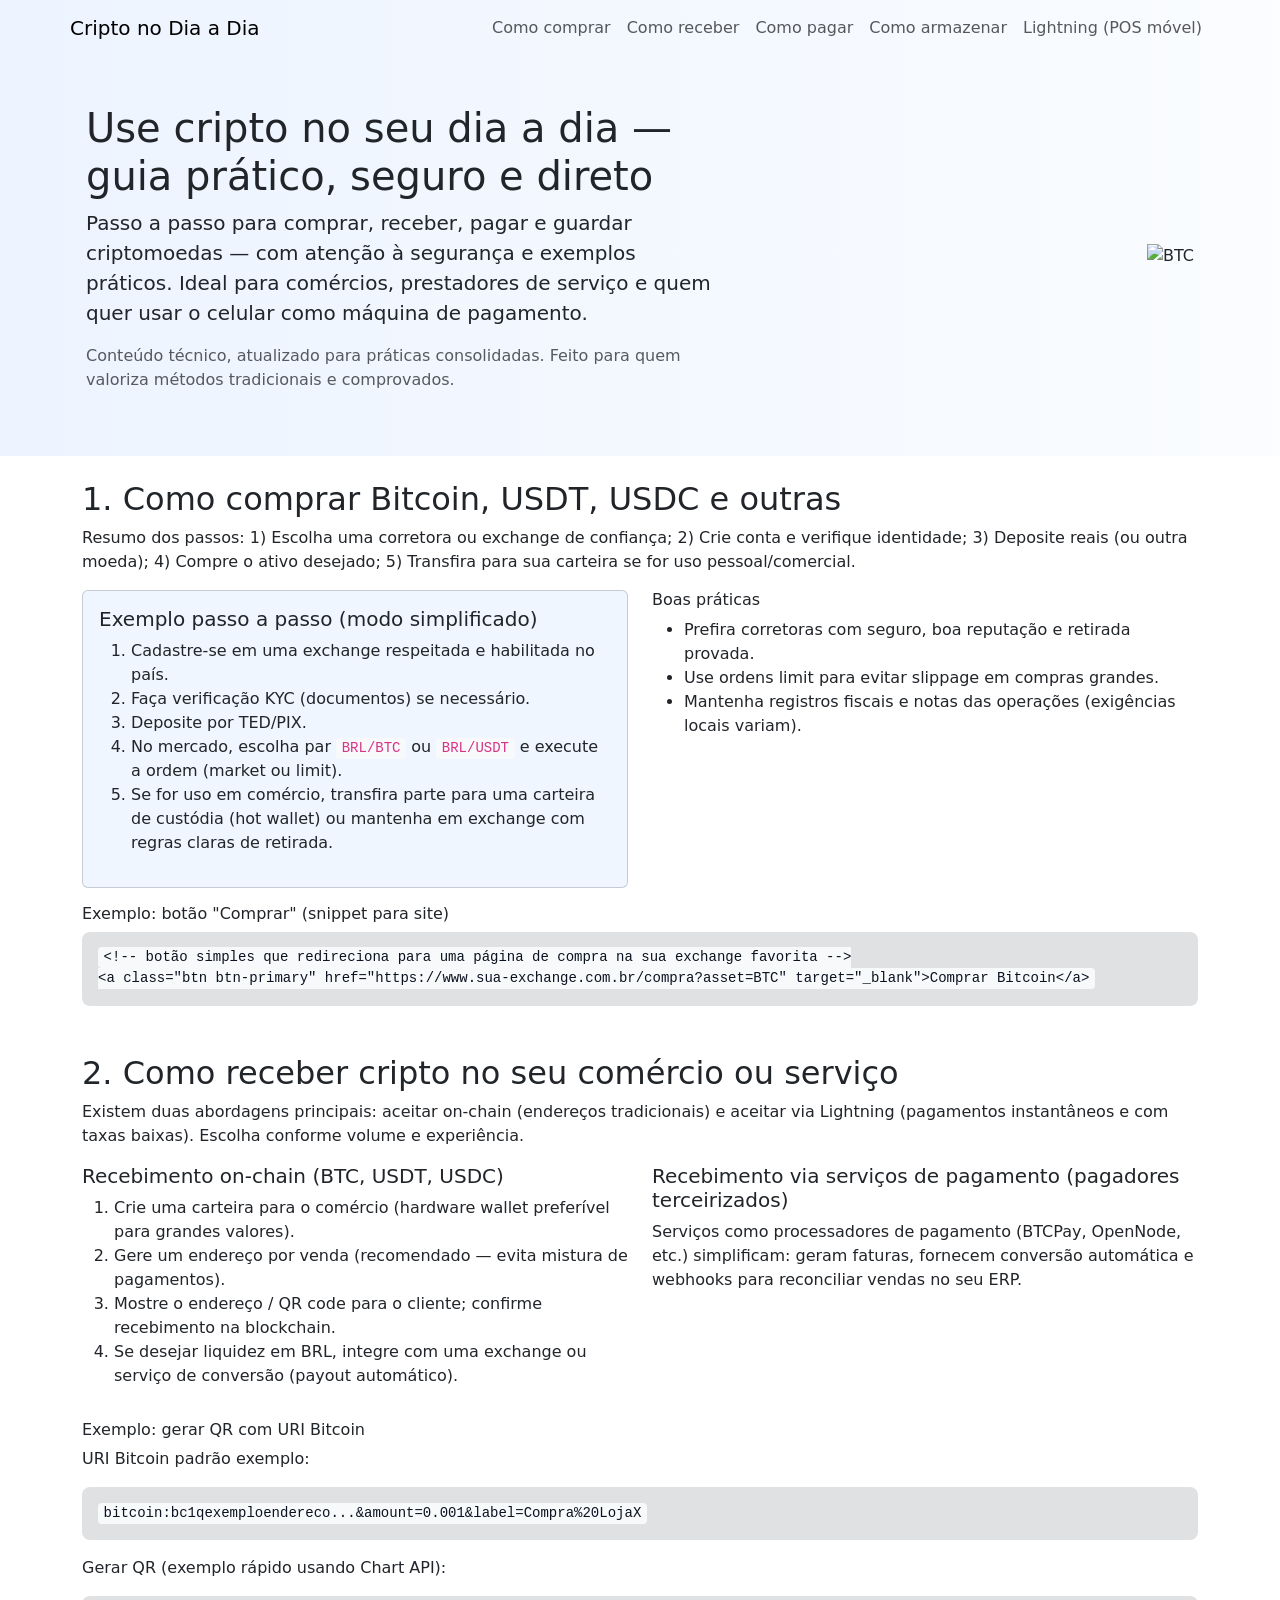
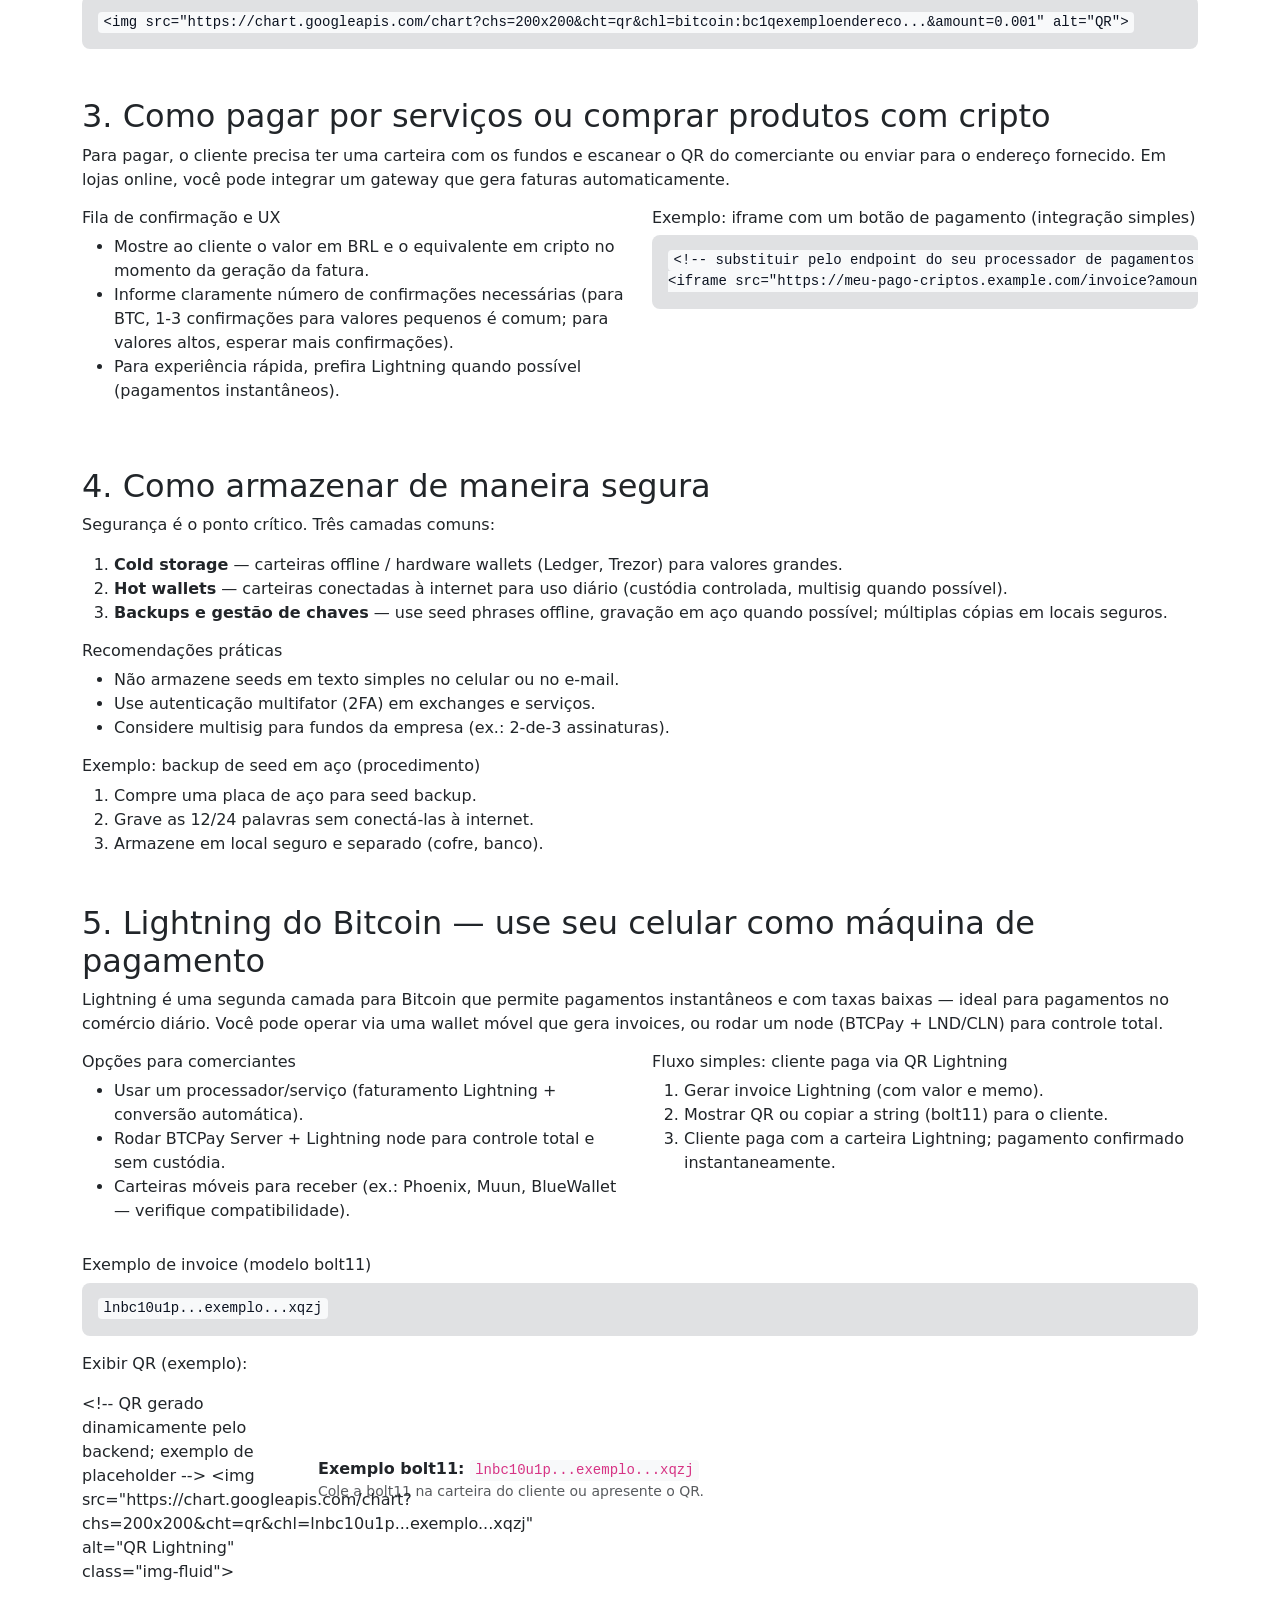
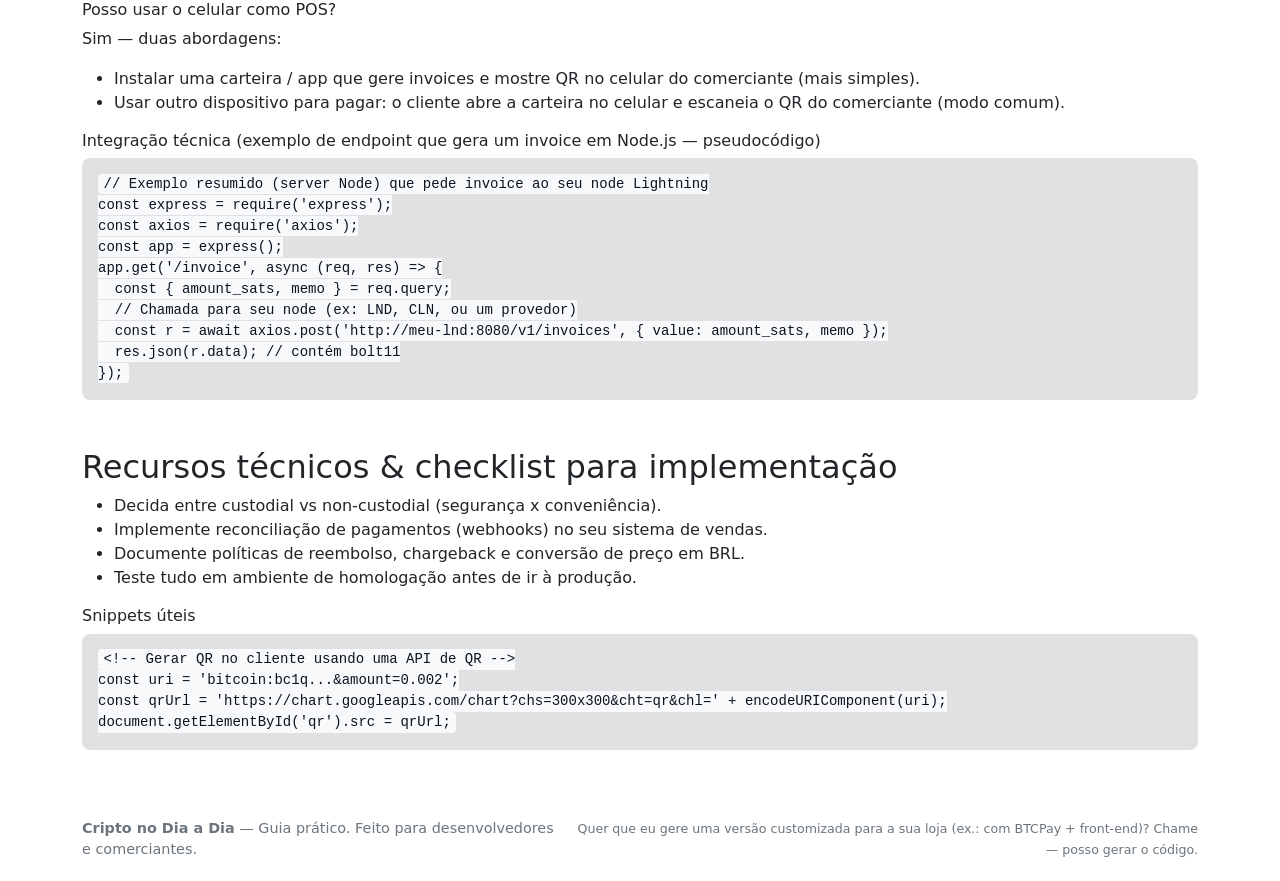
==== index.html @ daa28af1 "carga inicial" ====
<!doctype html>
<html lang="pt-BR">
<head>
  <meta charset="utf-8" />
  <meta name="viewport" content="width=device-width, initial-scale=1" />
  <title>Cripto no Dia a Dia — Guia Prático</title>
  <!-- Bootstrap 5 CDN -->
  <link href="https://cdn.jsdelivr.net/npm/bootstrap@5.3.2/dist/css/bootstrap.min.css" rel="stylesheet">
  <style>
    :root{--accent:#0d6efd}
    body{font-family:Inter, system-ui, -apple-system, 'Segoe UI', Roboto, 'Helvetica Neue', Arial;}
    header{background:linear-gradient(90deg, rgba(13,110,253,0.08), rgba(13,110,253,0.02));}
    .hero{padding:3rem 1rem}
    .card-pre{background:#0d6efd0f}
    pre{background:#0f172020;padding:1rem;border-radius:.5rem;color:#0b1220;overflow:auto}
    code{background:#f8f9fa;padding:.15rem .35rem;border-radius:.25rem}
    .qr-box{max-width:220px}
    footer{font-size:.9rem;color:#6c757d;padding:1.25rem 0}
  </style>
</head>
<body>
  <header class="mb-4">
    <nav class="navbar navbar-expand-lg navbar-light container">
      <a class="navbar-brand" href="#">Cripto no Dia a Dia</a>
      <button class="navbar-toggler" type="button" data-bs-toggle="collapse" data-bs-target="#nav" aria-controls="nav" aria-expanded="false">
        <span class="navbar-toggler-icon"></span>
      </button>
      <div class="collapse navbar-collapse" id="nav">
        <ul class="navbar-nav ms-auto">
          <li class="nav-item"><a class="nav-link" href="#comprar">Como comprar</a></li>
          <li class="nav-item"><a class="nav-link" href="#receber">Como receber</a></li>
          <li class="nav-item"><a class="nav-link" href="#pagar">Como pagar</a></li>
          <li class="nav-item"><a class="nav-link" href="#armazenar">Como armazenar</a></li>
          <li class="nav-item"><a class="nav-link" href="#lightning">Lightning (POS móvel)</a></li>
        </ul>
      </div>
    </nav>

    <div class="container hero">
      <div class="row align-items-center">
        <div class="col-lg-7">
          <h1 class="display-6">Use cripto no seu dia a dia — guia prático, seguro e direto</h1>
          <p class="lead">Passo a passo para comprar, receber, pagar e guardar criptomoedas — com atenção à segurança e exemplos práticos. Ideal para comércios, prestadores de serviço e quem quer usar o celular como máquina de pagamento.</p>
          <p class="text-muted">Conteúdo técnico, atualizado para práticas consolidadas. Feito para quem valoriza métodos tradicionais e comprovados.</p>
        </div>
        <div class="col-lg-5 text-end d-none d-lg-block">
          <img src="https://cdn.jsdelivr.net/gh/edent/SuperTinyIcons/images/svg/bitcoin.svg" alt="BTC" width="120">
        </div>
      </div>
    </div>
  </header>

  <main class="container mb-5">
    <!-- Como comprar -->
    <section id="comprar" class="mb-5">
      <h2>1. Como comprar Bitcoin, USDT, USDC e outras</h2>
      <p>Resumo dos passos: 1) Escolha uma corretora ou exchange de confiança; 2) Crie conta e verifique identidade; 3) Deposite reais (ou outra moeda); 4) Compre o ativo desejado; 5) Transfira para sua carteira se for uso pessoal/comercial.</p>

      <div class="row gy-3">
        <div class="col-md-6">
          <div class="card card-pre p-3">
            <h5>Exemplo passo a passo (modo simplificado)</h5>
            <ol>
              <li>Cadastre-se em uma exchange respeitada e habilitada no país.</li>
              <li>Faça verificação KYC (documentos) se necessário.</li>
              <li>Deposite por TED/PIX.</li>
              <li>No mercado, escolha par <code>BRL/BTC</code> ou <code>BRL/USDT</code> e execute a ordem (market ou limit).</li>
              <li>Se for uso em comércio, transfira parte para uma carteira de custódia (hot wallet) ou mantenha em exchange com regras claras de retirada.</li>
            </ol>
          </div>
        </div>

        <div class="col-md-6">
          <h6>Boas práticas</h6>
          <ul>
            <li>Prefira corretoras com seguro, boa reputação e retirada provada.</li>
            <li>Use ordens limit para evitar slippage em compras grandes.</li>
            <li>Mantenha registros fiscais e notas das operações (exigências locais variam).</li>
          </ul>
        </div>
      </div>

      <h6 class="mt-3">Exemplo: botão "Comprar" (snippet para site)</h6>
      <pre><code>&lt;!-- botão simples que redireciona para uma página de compra na sua exchange favorita --&gt;
&lt;a class="btn btn-primary" href="https://www.sua-exchange.com.br/compra?asset=BTC" target="_blank"&gt;Comprar Bitcoin&lt;/a&gt;</code></pre>
    </section>

    <!-- Como receber -->
    <section id="receber" class="mb-5">
      <h2>2. Como receber cripto no seu comércio ou serviço</h2>
      <p>Existem duas abordagens principais: aceitar on-chain (endereços tradicionais) e aceitar via Lightning (pagamentos instantâneos e com taxas baixas). Escolha conforme volume e experiência.</p>

      <div class="row">
        <div class="col-md-6">
          <h5>Recebimento on-chain (BTC, USDT, USDC)</h5>
          <ol>
            <li>Crie uma carteira para o comércio (hardware wallet preferível para grandes valores).</li>
            <li>Gere um endereço por venda (recomendado — evita mistura de pagamentos).</li>
            <li>Mostre o endereço / QR code para o cliente; confirme recebimento na blockchain.</li>
            <li>Se desejar liquidez em BRL, integre com uma exchange ou serviço de conversão (payout automático).</li>
          </ol>
        </div>
        <div class="col-md-6">
          <h5>Recebimento via serviços de pagamento (pagadores terceirizados)</h5>
          <p>Serviços como processadores de pagamento (BTCPay, OpenNode, etc.) simplificam: geram faturas, fornecem conversão automática e webhooks para reconciliar vendas no seu ERP.</p>
        </div>
      </div>

      <h6 class="mt-3">Exemplo: gerar QR com URI Bitcoin</h6>
      <p>URI Bitcoin padrão exemplo:</p>
      <pre><code>bitcoin:bc1qexemploendereco...&amount=0.001&label=Compra%20LojaX</code></pre>
      <p>Gerar QR (exemplo rápido usando Chart API):</p>
      <pre><code>&lt;img src="https://chart.googleapis.com/chart?chs=200x200&cht=qr&chl=bitcoin:bc1qexemploendereco...&amount=0.001" alt="QR"&gt;</code></pre>

    </section>

    <!-- Como pagar -->
    <section id="pagar" class="mb-5">
      <h2>3. Como pagar por serviços ou comprar produtos com cripto</h2>
      <p>Para pagar, o cliente precisa ter uma carteira com os fundos e escanear o QR do comerciante ou enviar para o endereço fornecido. Em lojas online, você pode integrar um gateway que gera faturas automaticamente.</p>

      <div class="row">
        <div class="col-md-6">
          <h6>Fila de confirmação e UX</h6>
          <ul>
            <li>Mostre ao cliente o valor em BRL e o equivalente em cripto no momento da geração da fatura.</li>
            <li>Informe claramente número de confirmações necessárias (para BTC, 1-3 confirmações para valores pequenos é comum; para valores altos, esperar mais confirmações).</li>
            <li>Para experiência rápida, prefira Lightning quando possível (pagamentos instantâneos).</li>
          </ul>
        </div>
        <div class="col-md-6">
          <h6>Exemplo: iframe com um botão de pagamento (integração simples)</h6>
          <pre><code>&lt;!-- substituir pelo endpoint do seu processador de pagamentos --&gt;
&lt;iframe src="https://meu-pago-criptos.example.com/invoice?amount_brl=50" width="100%" height="400"&gt;&lt;/iframe&gt;</code></pre>
        </div>
      </div>
    </section>

    <!-- Como armazenar -->
    <section id="armazenar" class="mb-5">
      <h2>4. Como armazenar de maneira segura</h2>
      <p>Segurança é o ponto crítico. Três camadas comuns:</p>
      <ol>
        <li><strong>Cold storage</strong> — carteiras offline / hardware wallets (Ledger, Trezor) para valores grandes.</li>
        <li><strong>Hot wallets</strong> — carteiras conectadas à internet para uso diário (custódia controlada, multisig quando possível).</li>
        <li><strong>Backups e gestão de chaves</strong> — use seed phrases offline, gravação em aço quando possível; múltiplas cópias em locais seguros.</li>
      </ol>

      <h6>Recomendações práticas</h6>
      <ul>
        <li>Não armazene seeds em texto simples no celular ou no e-mail.</li>
        <li>Use autenticação multifator (2FA) em exchanges e serviços.</li>
        <li>Considere multisig para fundos da empresa (ex.: 2-de-3 assinaturas).</li>
      </ul>

      <h6 class="mt-2">Exemplo: backup de seed em aço (procedimento)</h6>
      <ol>
        <li>Compre uma placa de aço para seed backup.</li>
        <li>Grave as 12/24 palavras sem conectá-las à internet.</li>
        <li>Armazene em local seguro e separado (cofre, banco).</li>
      </ol>
    </section>

    <!-- Lightning -->
    <section id="lightning" class="mb-5">
      <h2>5. Lightning do Bitcoin — use seu celular como máquina de pagamento</h2>
      <p>Lightning é uma segunda camada para Bitcoin que permite pagamentos instantâneos e com taxas baixas — ideal para pagamentos no comércio diário. Você pode operar via uma wallet móvel que gera invoices, ou rodar um node (BTCPay + LND/CLN) para controle total.</p>

      <div class="row">
        <div class="col-md-6">
          <h6>Opções para comerciantes</h6>
          <ul>
            <li>Usar um processador/serviço (faturamento Lightning + conversão automática).</li>
            <li>Rodar BTCPay Server + Lightning node para controle total e sem custódia.</li>
            <li>Carteiras móveis para receber (ex.: Phoenix, Muun, BlueWallet — verifique compatibilidade).</li>
          </ul>
        </div>
        <div class="col-md-6">
          <h6>Fluxo simples: cliente paga via QR Lightning</h6>
          <ol>
            <li>Gerar invoice Lightning (com valor e memo).</li>
            <li>Mostrar QR ou copiar a string (bolt11) para o cliente.</li>
            <li>Cliente paga com a carteira Lightning; pagamento confirmado instantaneamente.</li>
          </ol>
        </div>
      </div>

      <h6 class="mt-3">Exemplo de invoice (modelo bolt11)</h6>
      <pre><code>lnbc10u1p...exemplo...xqzj</code></pre>

      <p>Exibir QR (exemplo):</p>
      <div class="d-flex align-items-center">
        <div class="qr-box me-3">
          &lt;!-- QR gerado dinamicamente pelo backend; exemplo de placeholder --&gt;
          &lt;img src="https://chart.googleapis.com/chart?chs=200x200&cht=qr&chl=lnbc10u1p...exemplo...xqzj" alt="QR Lightning" class="img-fluid"&gt;
        </div>
        <div>
          <p class="mb-0"><strong>Exemplo bolt11:</strong> <code>lnbc10u1p...exemplo...xqzj</code></p>
          <p class="text-muted small">Cole a bolt11 na carteira do cliente ou apresente o QR.</p>
        </div>
      </div>

      <h6 class="mt-3">Posso usar o celular como POS?</h6>
      <p>Sim — duas abordagens:</p>
      <ul>
        <li>Instalar uma carteira / app que gere invoices e mostre QR no celular do comerciante (mais simples).</li>
        <li>Usar outro dispositivo para pagar: o cliente abre a carteira no celular e escaneia o QR do comerciante (modo comum).</li>
      </ul>

      <h6 class="mt-2">Integração técnica (exemplo de endpoint que gera um invoice em Node.js — pseudocódigo)</h6>
      <pre><code>// Exemplo resumido (server Node) que pede invoice ao seu node Lightning
const express = require('express');
const axios = require('axios');
const app = express();
app.get('/invoice', async (req, res) =&gt; {
  const { amount_sats, memo } = req.query;
  // Chamada para seu node (ex: LND, CLN, ou um provedor)
  const r = await axios.post('http://meu-lnd:8080/v1/invoices', { value: amount_sats, memo });
  res.json(r.data); // contém bolt11
});
</code></pre>

    </section>

    <!-- Recursos técnicos e checklist -->
    <section id="recursos" class="mb-5">
      <h2>Recursos técnicos & checklist para implementação</h2>
      <ul>
        <li>Decida entre custodial vs non-custodial (segurança x conveniência).</li>
        <li>Implemente reconciliação de pagamentos (webhooks) no seu sistema de vendas.</li>
        <li>Documente políticas de reembolso, chargeback e conversão de preço em BRL.</li>
        <li>Teste tudo em ambiente de homologação antes de ir à produção.</li>
      </ul>

      <h6 class="mt-3">Snippets úteis</h6>
      <pre><code>&lt;!-- Gerar QR no cliente usando uma API de QR --&gt;
const uri = 'bitcoin:bc1q...&amount=0.002';
const qrUrl = 'https://chart.googleapis.com/chart?chs=300x300&cht=qr&chl=' + encodeURIComponent(uri);
document.getElementById('qr').src = qrUrl;
</code></pre>

    </section>

  </main>

  <footer class="container">
    <div class="d-flex justify-content-between align-items-center">
      <div>
        <strong>Cripto no Dia a Dia</strong> — Guia prático. Feito para desenvolvedores e comerciantes.
      </div>
      <div class="text-end">
        <small>Quer que eu gere uma versão customizada para a sua loja (ex.: com BTCPay + front-end)? Chame — posso gerar o código.</small>
      </div>
    </div>
  </footer>

  <script src="https://cdn.jsdelivr.net/npm/bootstrap@5.3.2/dist/js/bootstrap.bundle.min.js"></script>
</body>
</html>
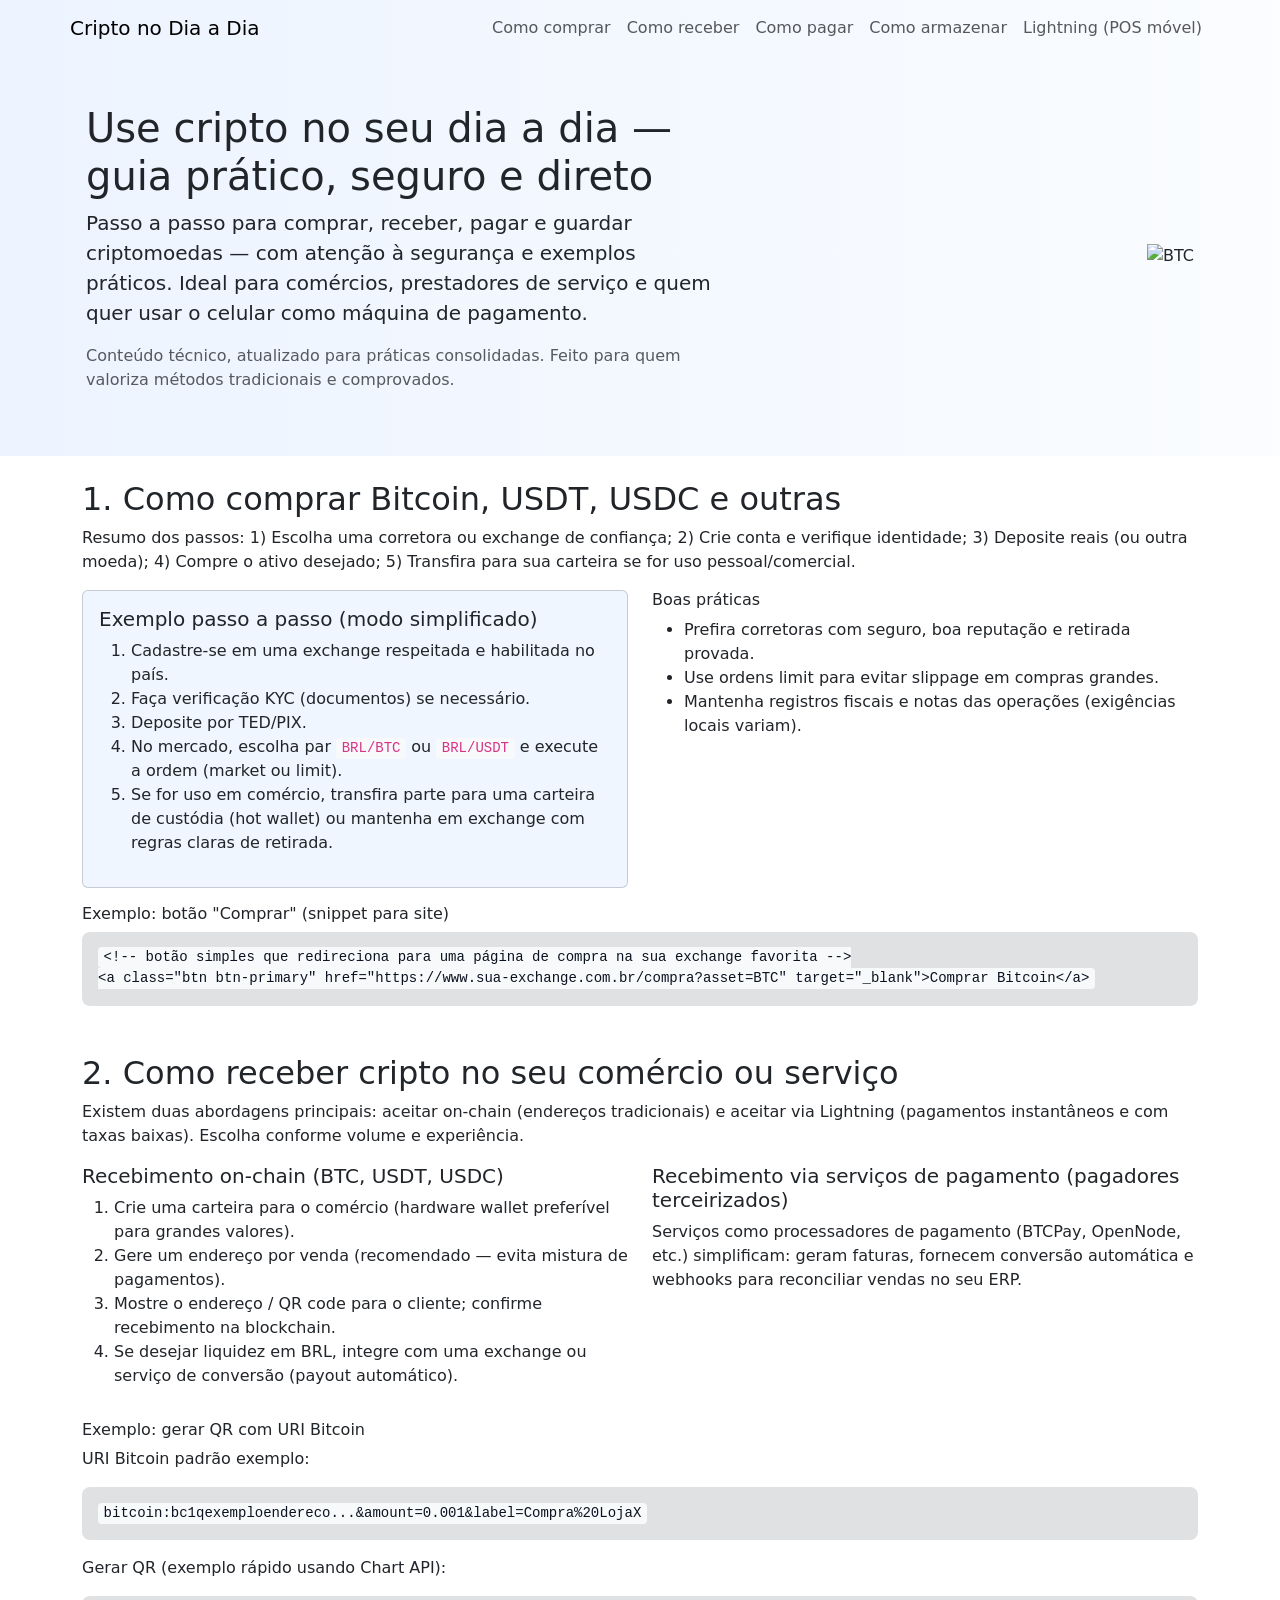
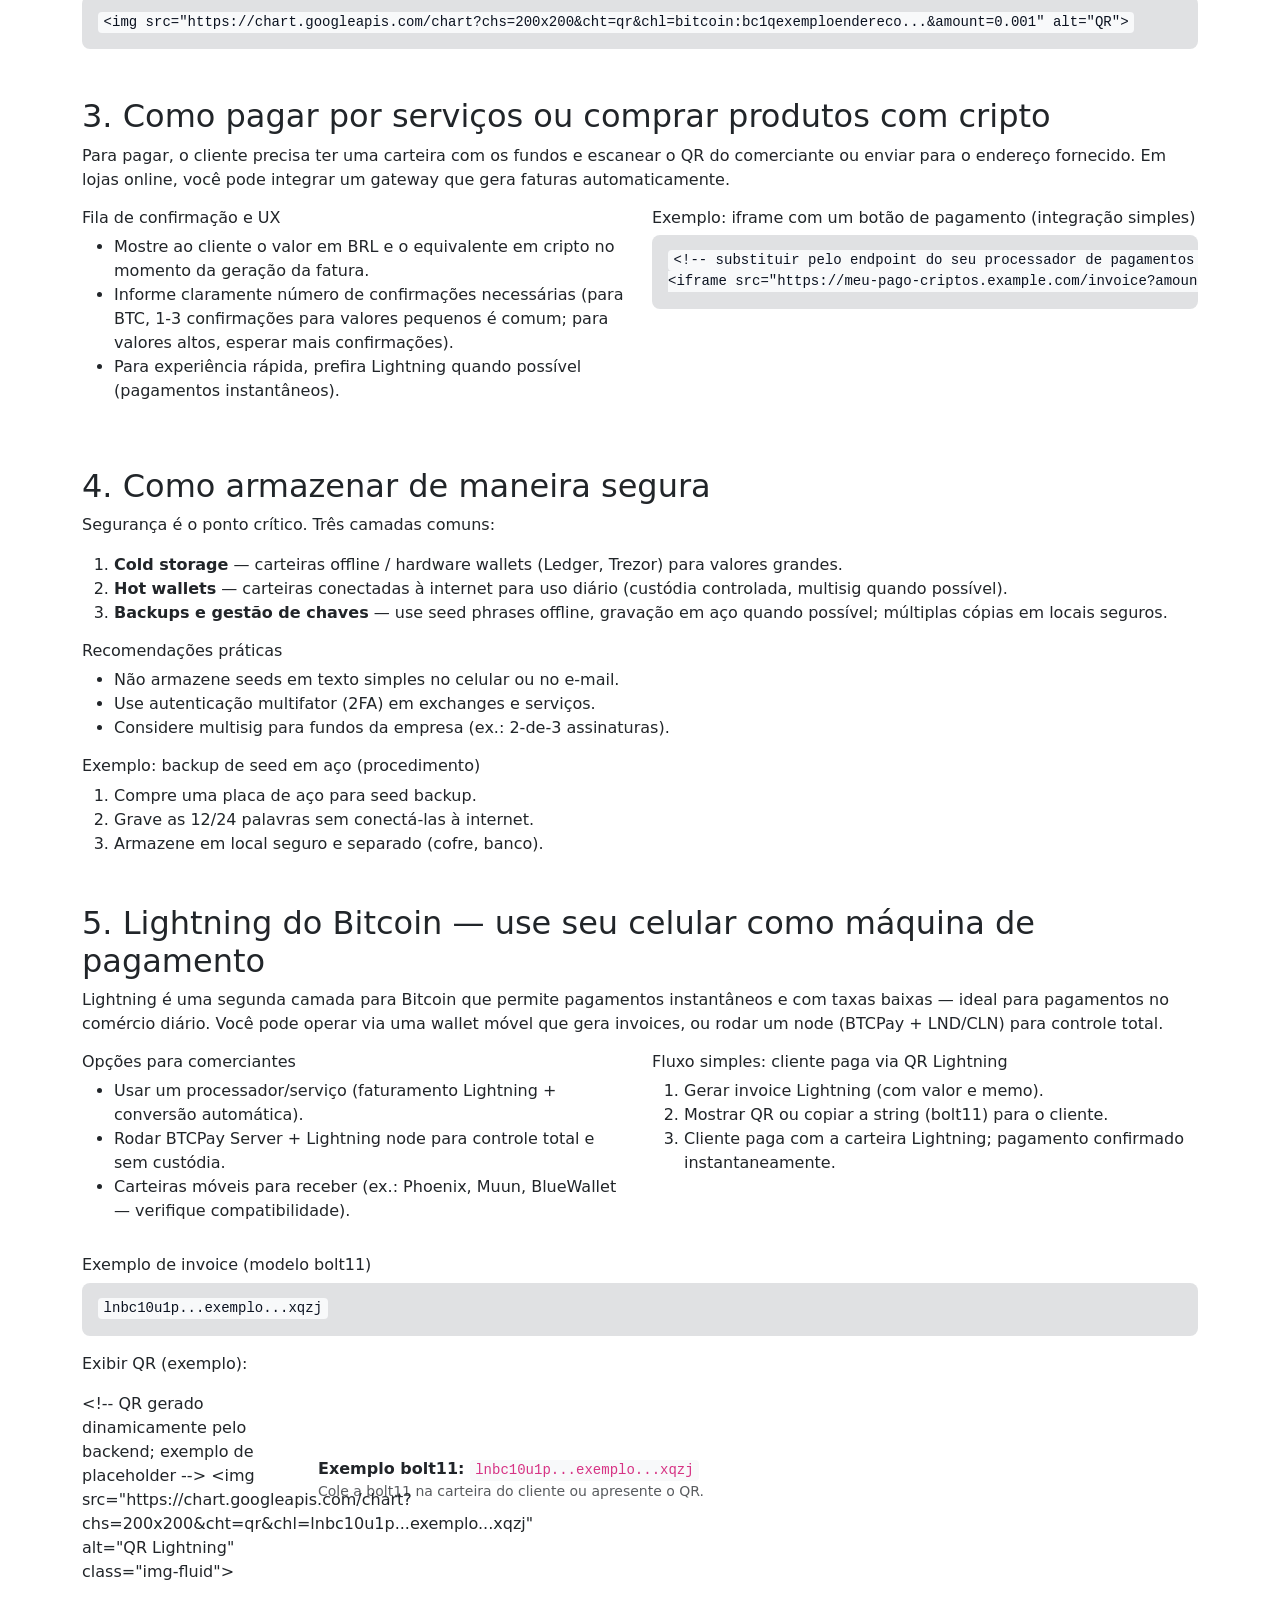
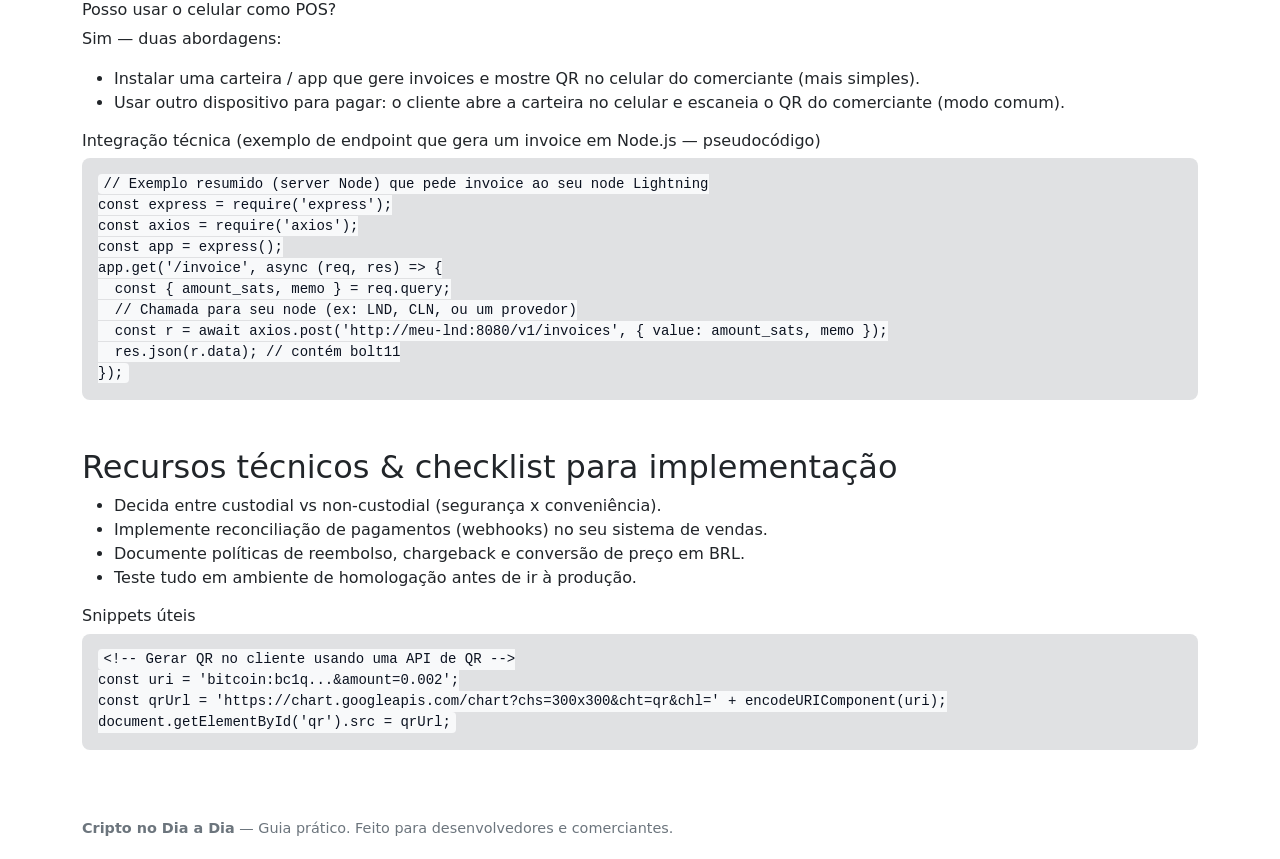
==== commit f79d7ee5: "texto retirado" ====
--- a/index.html
+++ b/index.html
@@ -248,9 +248,7 @@
       <div>
         <strong>Cripto no Dia a Dia</strong> — Guia prático. Feito para desenvolvedores e comerciantes.
       </div>
-      <div class="text-end">
-        <small>Quer que eu gere uma versão customizada para a sua loja (ex.: com BTCPay + front-end)? Chame — posso gerar o código.</small>
-      </div>
+      
     </div>
   </footer>
 
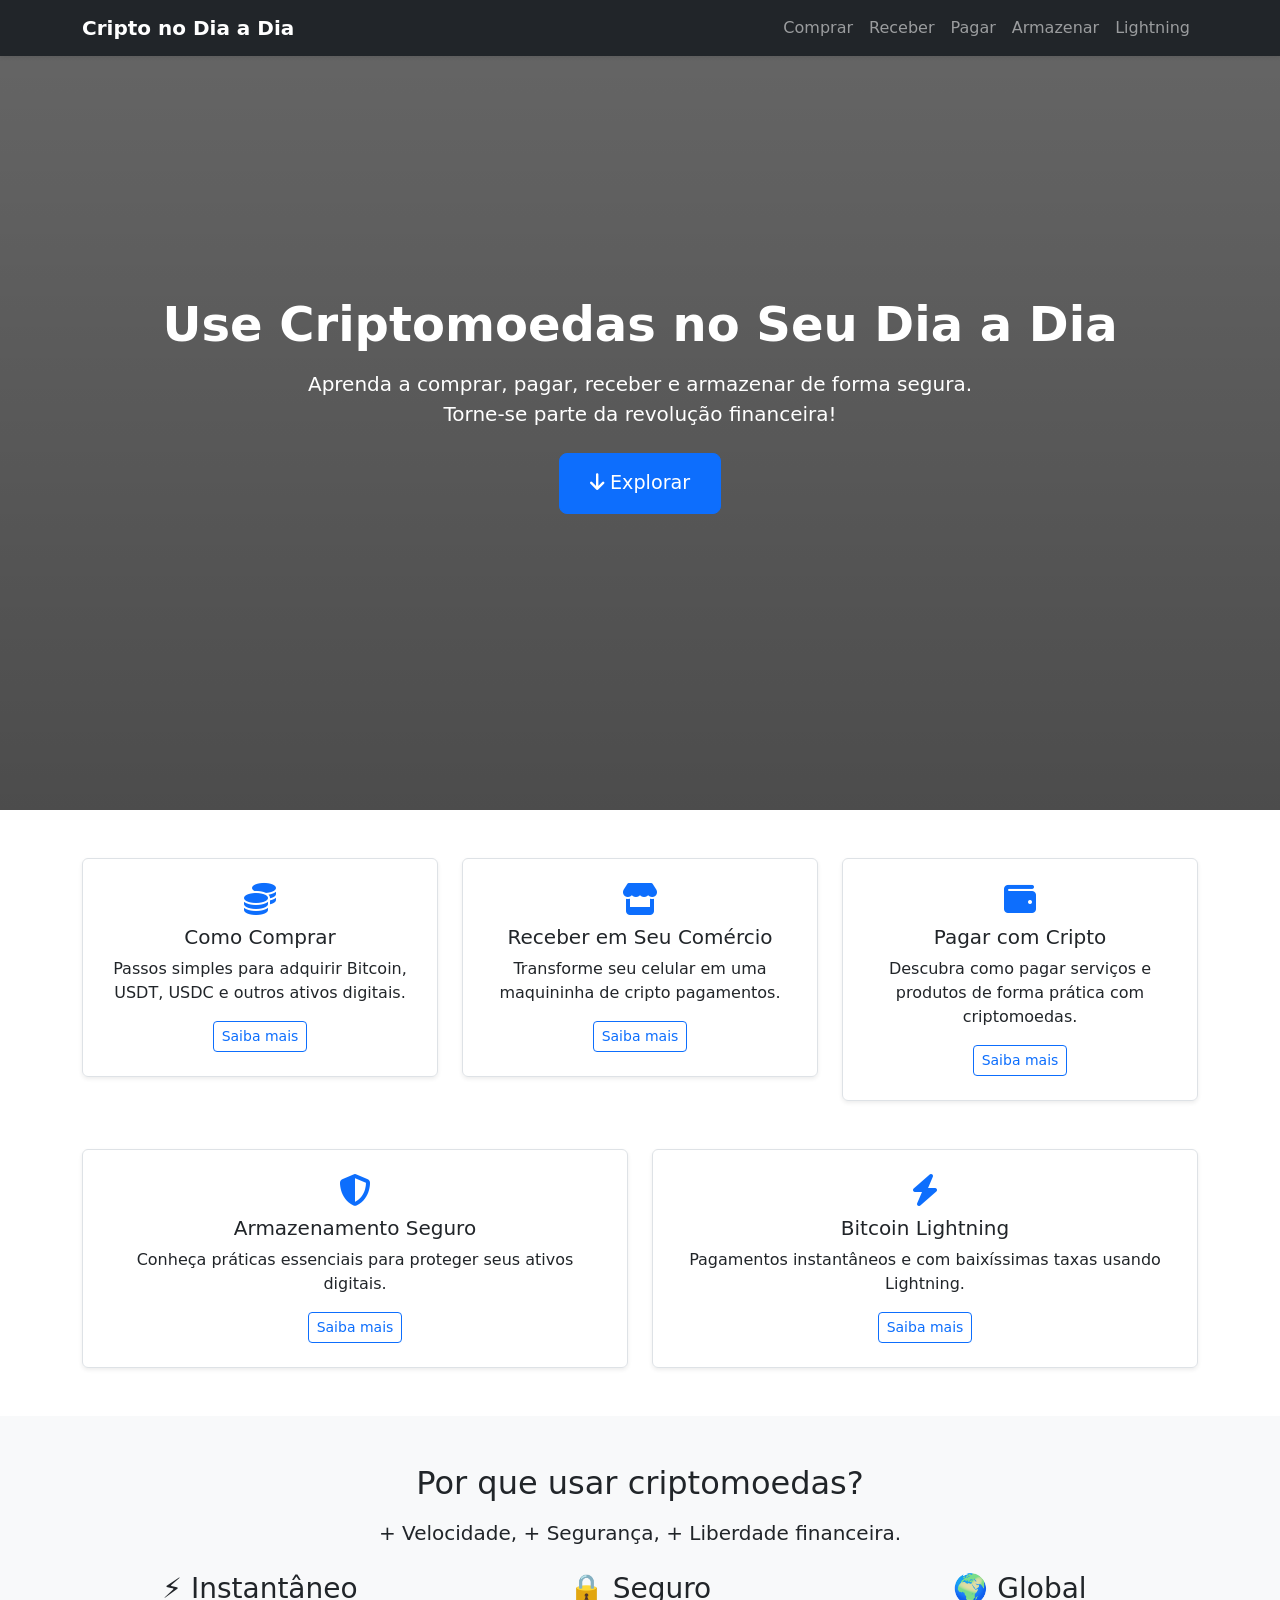
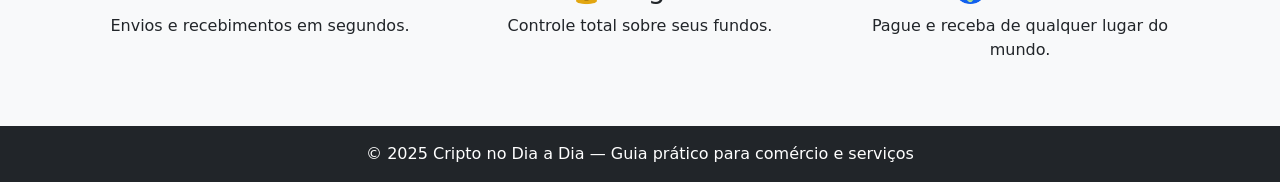
==== commit 0d75b69d: "páginas separadas" ====
--- a/index.html
+++ b/index.html
@@ -1,255 +1,136 @@
 <!doctype html>
 <html lang="pt-BR">
 <head>
-  <meta charset="utf-8" />
-  <meta name="viewport" content="width=device-width, initial-scale=1" />
+  <meta charset="utf-8">
+  <meta name="viewport" content="width=device-width, initial-scale=1">
   <title>Cripto no Dia a Dia — Guia Prático</title>
-  <!-- Bootstrap 5 CDN -->
   <link href="https://cdn.jsdelivr.net/npm/bootstrap@5.3.2/dist/css/bootstrap.min.css" rel="stylesheet">
+  <link href="https://cdnjs.cloudflare.com/ajax/libs/font-awesome/6.4.2/css/all.min.css" rel="stylesheet">
   <style>
-    :root{--accent:#0d6efd}
-    body{font-family:Inter, system-ui, -apple-system, 'Segoe UI', Roboto, 'Helvetica Neue', Arial;}
-    header{background:linear-gradient(90deg, rgba(13,110,253,0.08), rgba(13,110,253,0.02));}
-    .hero{padding:3rem 1rem}
-    .card-pre{background:#0d6efd0f}
-    pre{background:#0f172020;padding:1rem;border-radius:.5rem;color:#0b1220;overflow:auto}
-    code{background:#f8f9fa;padding:.15rem .35rem;border-radius:.25rem}
-    .qr-box{max-width:220px}
-    footer{font-size:.9rem;color:#6c757d;padding:1.25rem 0}
+    /* Hero custom */
+    header.hero {
+      background: linear-gradient(rgba(0,0,0,0.6), rgba(0,0,0,0.7)),
+                  url('img/crypto-bg.jpg') center/cover no-repeat;
+      color: #fff;
+      min-height: 90vh;
+      display: flex;
+      align-items: center;
+      text-align: center;
+    }
+    .hero h1 {
+      font-size: 3rem;
+      font-weight: bold;
+    }
+    .hero .btn-lg {
+      padding: 15px 30px;
+      font-size: 1.2rem;
+    }
+    .feature-icon {
+      font-size: 2rem;
+      color: #0d6efd;
+      margin-bottom: 10px;
+    }
+    /* animação suave */
+    html {
+      scroll-behavior: smooth;
+    }
   </style>
 </head>
 <body>
-  <header class="mb-4">
-    <nav class="navbar navbar-expand-lg navbar-light container">
-      <a class="navbar-brand" href="#">Cripto no Dia a Dia</a>
-      <button class="navbar-toggler" type="button" data-bs-toggle="collapse" data-bs-target="#nav" aria-controls="nav" aria-expanded="false">
+  <!-- Navbar -->
+  <nav class="navbar navbar-expand-lg navbar-dark bg-dark fixed-top shadow-sm">
+    <div class="container">
+      <a class="navbar-brand fw-bold" href="index.html">Cripto no Dia a Dia</a>
+      <button class="navbar-toggler" data-bs-toggle="collapse" data-bs-target="#nav">
         <span class="navbar-toggler-icon"></span>
       </button>
       <div class="collapse navbar-collapse" id="nav">
         <ul class="navbar-nav ms-auto">
-          <li class="nav-item"><a class="nav-link" href="#comprar">Como comprar</a></li>
-          <li class="nav-item"><a class="nav-link" href="#receber">Como receber</a></li>
-          <li class="nav-item"><a class="nav-link" href="#pagar">Como pagar</a></li>
-          <li class="nav-item"><a class="nav-link" href="#armazenar">Como armazenar</a></li>
-          <li class="nav-item"><a class="nav-link" href="#lightning">Lightning (POS móvel)</a></li>
+          <li class="nav-item"><a class="nav-link" href="comprar.html">Comprar</a></li>
+          <li class="nav-item"><a class="nav-link" href="receber.html">Receber</a></li>
+          <li class="nav-item"><a class="nav-link" href="pagar.html">Pagar</a></li>
+          <li class="nav-item"><a class="nav-link" href="armazenar.html">Armazenar</a></li>
+          <li class="nav-item"><a class="nav-link" href="lightning.html">Lightning</a></li>
         </ul>
       </div>
-    </nav>
+    </div>
+  </nav>
 
-    <div class="container hero">
-      <div class="row align-items-center">
-        <div class="col-lg-7">
-          <h1 class="display-6">Use cripto no seu dia a dia — guia prático, seguro e direto</h1>
-          <p class="lead">Passo a passo para comprar, receber, pagar e guardar criptomoedas — com atenção à segurança e exemplos práticos. Ideal para comércios, prestadores de serviço e quem quer usar o celular como máquina de pagamento.</p>
-          <p class="text-muted">Conteúdo técnico, atualizado para práticas consolidadas. Feito para quem valoriza métodos tradicionais e comprovados.</p>
+  <!-- Hero -->
+  <header class="hero">
+    <div class="container">
+      <h1 class="mb-3">Use Criptomoedas no Seu Dia a Dia</h1>
+      <p class="lead mb-4">Aprenda a comprar, pagar, receber e armazenar de forma segura.<br>
+         Torne-se parte da revolução financeira!</p>
+      <a href="#features" class="btn btn-primary btn-lg"><i class="fa-solid fa-arrow-down"></i> Explorar</a>
+    </div>
+  </header>
+
+  <!-- Features / Cards -->
+  <section id="features" class="container my-5">
+    <div class="row text-center g-4">
+      <div class="col-md-4">
+        <div class="p-4 border rounded shadow-sm">
+          <i class="fa-solid fa-coins feature-icon"></i>
+          <h5>Como Comprar</h5>
+          <p>Passos simples para adquirir Bitcoin, USDT, USDC e outros ativos digitais.</p>
+          <a href="comprar.html" class="btn btn-outline-primary btn-sm">Saiba mais</a>
         </div>
-        <div class="col-lg-5 text-end d-none d-lg-block">
-          <img src="https://cdn.jsdelivr.net/gh/edent/SuperTinyIcons/images/svg/bitcoin.svg" alt="BTC" width="120">
+      </div>
+      <div class="col-md-4">
+        <div class="p-4 border rounded shadow-sm">
+          <i class="fa-solid fa-store feature-icon"></i>
+          <h5>Receber em Seu Comércio</h5>
+          <p>Transforme seu celular em uma maquininha de cripto pagamentos.</p>
+          <a href="receber.html" class="btn btn-outline-primary btn-sm">Saiba mais</a>
+        </div>
+      </div>
+      <div class="col-md-4">
+        <div class="p-4 border rounded shadow-sm">
+          <i class="fa-solid fa-wallet feature-icon"></i>
+          <h5>Pagar com Cripto</h5>
+          <p>Descubra como pagar serviços e produtos de forma prática com criptomoedas.</p>
+          <a href="pagar.html" class="btn btn-outline-primary btn-sm">Saiba mais</a>
         </div>
       </div>
     </div>
-  </header>
 
-  <main class="container mb-5">
-    <!-- Como comprar -->
-    <section id="comprar" class="mb-5">
-      <h2>1. Como comprar Bitcoin, USDT, USDC e outras</h2>
-      <p>Resumo dos passos: 1) Escolha uma corretora ou exchange de confiança; 2) Crie conta e verifique identidade; 3) Deposite reais (ou outra moeda); 4) Compre o ativo desejado; 5) Transfira para sua carteira se for uso pessoal/comercial.</p>
-
-      <div class="row gy-3">
-        <div class="col-md-6">
-          <div class="card card-pre p-3">
-            <h5>Exemplo passo a passo (modo simplificado)</h5>
-            <ol>
-              <li>Cadastre-se em uma exchange respeitada e habilitada no país.</li>
-              <li>Faça verificação KYC (documentos) se necessário.</li>
-              <li>Deposite por TED/PIX.</li>
-              <li>No mercado, escolha par <code>BRL/BTC</code> ou <code>BRL/USDT</code> e execute a ordem (market ou limit).</li>
-              <li>Se for uso em comércio, transfira parte para uma carteira de custódia (hot wallet) ou mantenha em exchange com regras claras de retirada.</li>
-            </ol>
-          </div>
-        </div>
-
-        <div class="col-md-6">
-          <h6>Boas práticas</h6>
-          <ul>
-            <li>Prefira corretoras com seguro, boa reputação e retirada provada.</li>
-            <li>Use ordens limit para evitar slippage em compras grandes.</li>
-            <li>Mantenha registros fiscais e notas das operações (exigências locais variam).</li>
-          </ul>
+    <div class="row text-center g-4 mt-4">
+      <div class="col-md-6">
+        <div class="p-4 border rounded shadow-sm">
+          <i class="fa-solid fa-shield-halved feature-icon"></i>
+          <h5>Armazenamento Seguro</h5>
+          <p>Conheça práticas essenciais para proteger seus ativos digitais.</p>
+          <a href="armazenar.html" class="btn btn-outline-primary btn-sm">Saiba mais</a>
         </div>
       </div>
-
-      <h6 class="mt-3">Exemplo: botão "Comprar" (snippet para site)</h6>
-      <pre><code>&lt;!-- botão simples que redireciona para uma página de compra na sua exchange favorita --&gt;
-&lt;a class="btn btn-primary" href="https://www.sua-exchange.com.br/compra?asset=BTC" target="_blank"&gt;Comprar Bitcoin&lt;/a&gt;</code></pre>
-    </section>
-
-    <!-- Como receber -->
-    <section id="receber" class="mb-5">
-      <h2>2. Como receber cripto no seu comércio ou serviço</h2>
-      <p>Existem duas abordagens principais: aceitar on-chain (endereços tradicionais) e aceitar via Lightning (pagamentos instantâneos e com taxas baixas). Escolha conforme volume e experiência.</p>
-
-      <div class="row">
-        <div class="col-md-6">
-          <h5>Recebimento on-chain (BTC, USDT, USDC)</h5>
-          <ol>
-            <li>Crie uma carteira para o comércio (hardware wallet preferível para grandes valores).</li>
-            <li>Gere um endereço por venda (recomendado — evita mistura de pagamentos).</li>
-            <li>Mostre o endereço / QR code para o cliente; confirme recebimento na blockchain.</li>
-            <li>Se desejar liquidez em BRL, integre com uma exchange ou serviço de conversão (payout automático).</li>
-          </ol>
-        </div>
-        <div class="col-md-6">
-          <h5>Recebimento via serviços de pagamento (pagadores terceirizados)</h5>
-          <p>Serviços como processadores de pagamento (BTCPay, OpenNode, etc.) simplificam: geram faturas, fornecem conversão automática e webhooks para reconciliar vendas no seu ERP.</p>
+      <div class="col-md-6">
+        <div class="p-4 border rounded shadow-sm">
+          <i class="fa-solid fa-bolt feature-icon"></i>
+          <h5>Bitcoin Lightning</h5>
+          <p>Pagamentos instantâneos e com baixíssimas taxas usando Lightning.</p>
+          <a href="lightning.html" class="btn btn-outline-primary btn-sm">Saiba mais</a>
         </div>
       </div>
+    </div>
+  </section>
 
-      <h6 class="mt-3">Exemplo: gerar QR com URI Bitcoin</h6>
-      <p>URI Bitcoin padrão exemplo:</p>
-      <pre><code>bitcoin:bc1qexemploendereco...&amount=0.001&label=Compra%20LojaX</code></pre>
-      <p>Gerar QR (exemplo rápido usando Chart API):</p>
-      <pre><code>&lt;img src="https://chart.googleapis.com/chart?chs=200x200&cht=qr&chl=bitcoin:bc1qexemploendereco...&amount=0.001" alt="QR"&gt;</code></pre>
+  <!-- Destaque -->
+  <section class="bg-light py-5 text-center">
+    <div class="container">
+      <h2 class="mb-3">Por que usar criptomoedas?</h2>
+      <p class="lead">+ Velocidade, + Segurança, + Liberdade financeira.</p>
+      <div class="row mt-4">
+        <div class="col-md-4"><h3>⚡ Instantâneo</h3><p>Envios e recebimentos em segundos.</p></div>
+        <div class="col-md-4"><h3>🔒 Seguro</h3><p>Controle total sobre seus fundos.</p></div>
+        <div class="col-md-4"><h3>🌍 Global</h3><p>Pague e receba de qualquer lugar do mundo.</p></div>
+      </div>
+    </div>
+  </section>
 
-    </section>
-
-    <!-- Como pagar -->
-    <section id="pagar" class="mb-5">
-      <h2>3. Como pagar por serviços ou comprar produtos com cripto</h2>
-      <p>Para pagar, o cliente precisa ter uma carteira com os fundos e escanear o QR do comerciante ou enviar para o endereço fornecido. Em lojas online, você pode integrar um gateway que gera faturas automaticamente.</p>
-
-      <div class="row">
-        <div class="col-md-6">
-          <h6>Fila de confirmação e UX</h6>
-          <ul>
-            <li>Mostre ao cliente o valor em BRL e o equivalente em cripto no momento da geração da fatura.</li>
-            <li>Informe claramente número de confirmações necessárias (para BTC, 1-3 confirmações para valores pequenos é comum; para valores altos, esperar mais confirmações).</li>
-            <li>Para experiência rápida, prefira Lightning quando possível (pagamentos instantâneos).</li>
-          </ul>
-        </div>
-        <div class="col-md-6">
-          <h6>Exemplo: iframe com um botão de pagamento (integração simples)</h6>
-          <pre><code>&lt;!-- substituir pelo endpoint do seu processador de pagamentos --&gt;
-&lt;iframe src="https://meu-pago-criptos.example.com/invoice?amount_brl=50" width="100%" height="400"&gt;&lt;/iframe&gt;</code></pre>
-        </div>
-      </div>
-    </section>
-
-    <!-- Como armazenar -->
-    <section id="armazenar" class="mb-5">
-      <h2>4. Como armazenar de maneira segura</h2>
-      <p>Segurança é o ponto crítico. Três camadas comuns:</p>
-      <ol>
-        <li><strong>Cold storage</strong> — carteiras offline / hardware wallets (Ledger, Trezor) para valores grandes.</li>
-        <li><strong>Hot wallets</strong> — carteiras conectadas à internet para uso diário (custódia controlada, multisig quando possível).</li>
-        <li><strong>Backups e gestão de chaves</strong> — use seed phrases offline, gravação em aço quando possível; múltiplas cópias em locais seguros.</li>
-      </ol>
-
-      <h6>Recomendações práticas</h6>
-      <ul>
-        <li>Não armazene seeds em texto simples no celular ou no e-mail.</li>
-        <li>Use autenticação multifator (2FA) em exchanges e serviços.</li>
-        <li>Considere multisig para fundos da empresa (ex.: 2-de-3 assinaturas).</li>
-      </ul>
-
-      <h6 class="mt-2">Exemplo: backup de seed em aço (procedimento)</h6>
-      <ol>
-        <li>Compre uma placa de aço para seed backup.</li>
-        <li>Grave as 12/24 palavras sem conectá-las à internet.</li>
-        <li>Armazene em local seguro e separado (cofre, banco).</li>
-      </ol>
-    </section>
-
-    <!-- Lightning -->
-    <section id="lightning" class="mb-5">
-      <h2>5. Lightning do Bitcoin — use seu celular como máquina de pagamento</h2>
-      <p>Lightning é uma segunda camada para Bitcoin que permite pagamentos instantâneos e com taxas baixas — ideal para pagamentos no comércio diário. Você pode operar via uma wallet móvel que gera invoices, ou rodar um node (BTCPay + LND/CLN) para controle total.</p>
-
-      <div class="row">
-        <div class="col-md-6">
-          <h6>Opções para comerciantes</h6>
-          <ul>
-            <li>Usar um processador/serviço (faturamento Lightning + conversão automática).</li>
-            <li>Rodar BTCPay Server + Lightning node para controle total e sem custódia.</li>
-            <li>Carteiras móveis para receber (ex.: Phoenix, Muun, BlueWallet — verifique compatibilidade).</li>
-          </ul>
-        </div>
-        <div class="col-md-6">
-          <h6>Fluxo simples: cliente paga via QR Lightning</h6>
-          <ol>
-            <li>Gerar invoice Lightning (com valor e memo).</li>
-            <li>Mostrar QR ou copiar a string (bolt11) para o cliente.</li>
-            <li>Cliente paga com a carteira Lightning; pagamento confirmado instantaneamente.</li>
-          </ol>
-        </div>
-      </div>
-
-      <h6 class="mt-3">Exemplo de invoice (modelo bolt11)</h6>
-      <pre><code>lnbc10u1p...exemplo...xqzj</code></pre>
-
-      <p>Exibir QR (exemplo):</p>
-      <div class="d-flex align-items-center">
-        <div class="qr-box me-3">
-          &lt;!-- QR gerado dinamicamente pelo backend; exemplo de placeholder --&gt;
-          &lt;img src="https://chart.googleapis.com/chart?chs=200x200&cht=qr&chl=lnbc10u1p...exemplo...xqzj" alt="QR Lightning" class="img-fluid"&gt;
-        </div>
-        <div>
-          <p class="mb-0"><strong>Exemplo bolt11:</strong> <code>lnbc10u1p...exemplo...xqzj</code></p>
-          <p class="text-muted small">Cole a bolt11 na carteira do cliente ou apresente o QR.</p>
-        </div>
-      </div>
-
-      <h6 class="mt-3">Posso usar o celular como POS?</h6>
-      <p>Sim — duas abordagens:</p>
-      <ul>
-        <li>Instalar uma carteira / app que gere invoices e mostre QR no celular do comerciante (mais simples).</li>
-        <li>Usar outro dispositivo para pagar: o cliente abre a carteira no celular e escaneia o QR do comerciante (modo comum).</li>
-      </ul>
-
-      <h6 class="mt-2">Integração técnica (exemplo de endpoint que gera um invoice em Node.js — pseudocódigo)</h6>
-      <pre><code>// Exemplo resumido (server Node) que pede invoice ao seu node Lightning
-const express = require('express');
-const axios = require('axios');
-const app = express();
-app.get('/invoice', async (req, res) =&gt; {
-  const { amount_sats, memo } = req.query;
-  // Chamada para seu node (ex: LND, CLN, ou um provedor)
-  const r = await axios.post('http://meu-lnd:8080/v1/invoices', { value: amount_sats, memo });
-  res.json(r.data); // contém bolt11
-});
-</code></pre>
-
-    </section>
-
-    <!-- Recursos técnicos e checklist -->
-    <section id="recursos" class="mb-5">
-      <h2>Recursos técnicos & checklist para implementação</h2>
-      <ul>
-        <li>Decida entre custodial vs non-custodial (segurança x conveniência).</li>
-        <li>Implemente reconciliação de pagamentos (webhooks) no seu sistema de vendas.</li>
-        <li>Documente políticas de reembolso, chargeback e conversão de preço em BRL.</li>
-        <li>Teste tudo em ambiente de homologação antes de ir à produção.</li>
-      </ul>
-
-      <h6 class="mt-3">Snippets úteis</h6>
-      <pre><code>&lt;!-- Gerar QR no cliente usando uma API de QR --&gt;
-const uri = 'bitcoin:bc1q...&amount=0.002';
-const qrUrl = 'https://chart.googleapis.com/chart?chs=300x300&cht=qr&chl=' + encodeURIComponent(uri);
-document.getElementById('qr').src = qrUrl;
-</code></pre>
-
-    </section>
-
-  </main>
-
-  <footer class="container">
-    <div class="d-flex justify-content-between align-items-center">
-      <div>
-        <strong>Cripto no Dia a Dia</strong> — Guia prático. Feito para desenvolvedores e comerciantes.
-      </div>
-      
-    </div>
+  <!-- Footer -->
+  <footer class="bg-dark text-white text-center py-3">
+    <p class="mb-0">© 2025 Cripto no Dia a Dia — Guia prático para comércio e serviços</p>
   </footer>
 
   <script src="https://cdn.jsdelivr.net/npm/bootstrap@5.3.2/dist/js/bootstrap.bundle.min.js"></script>
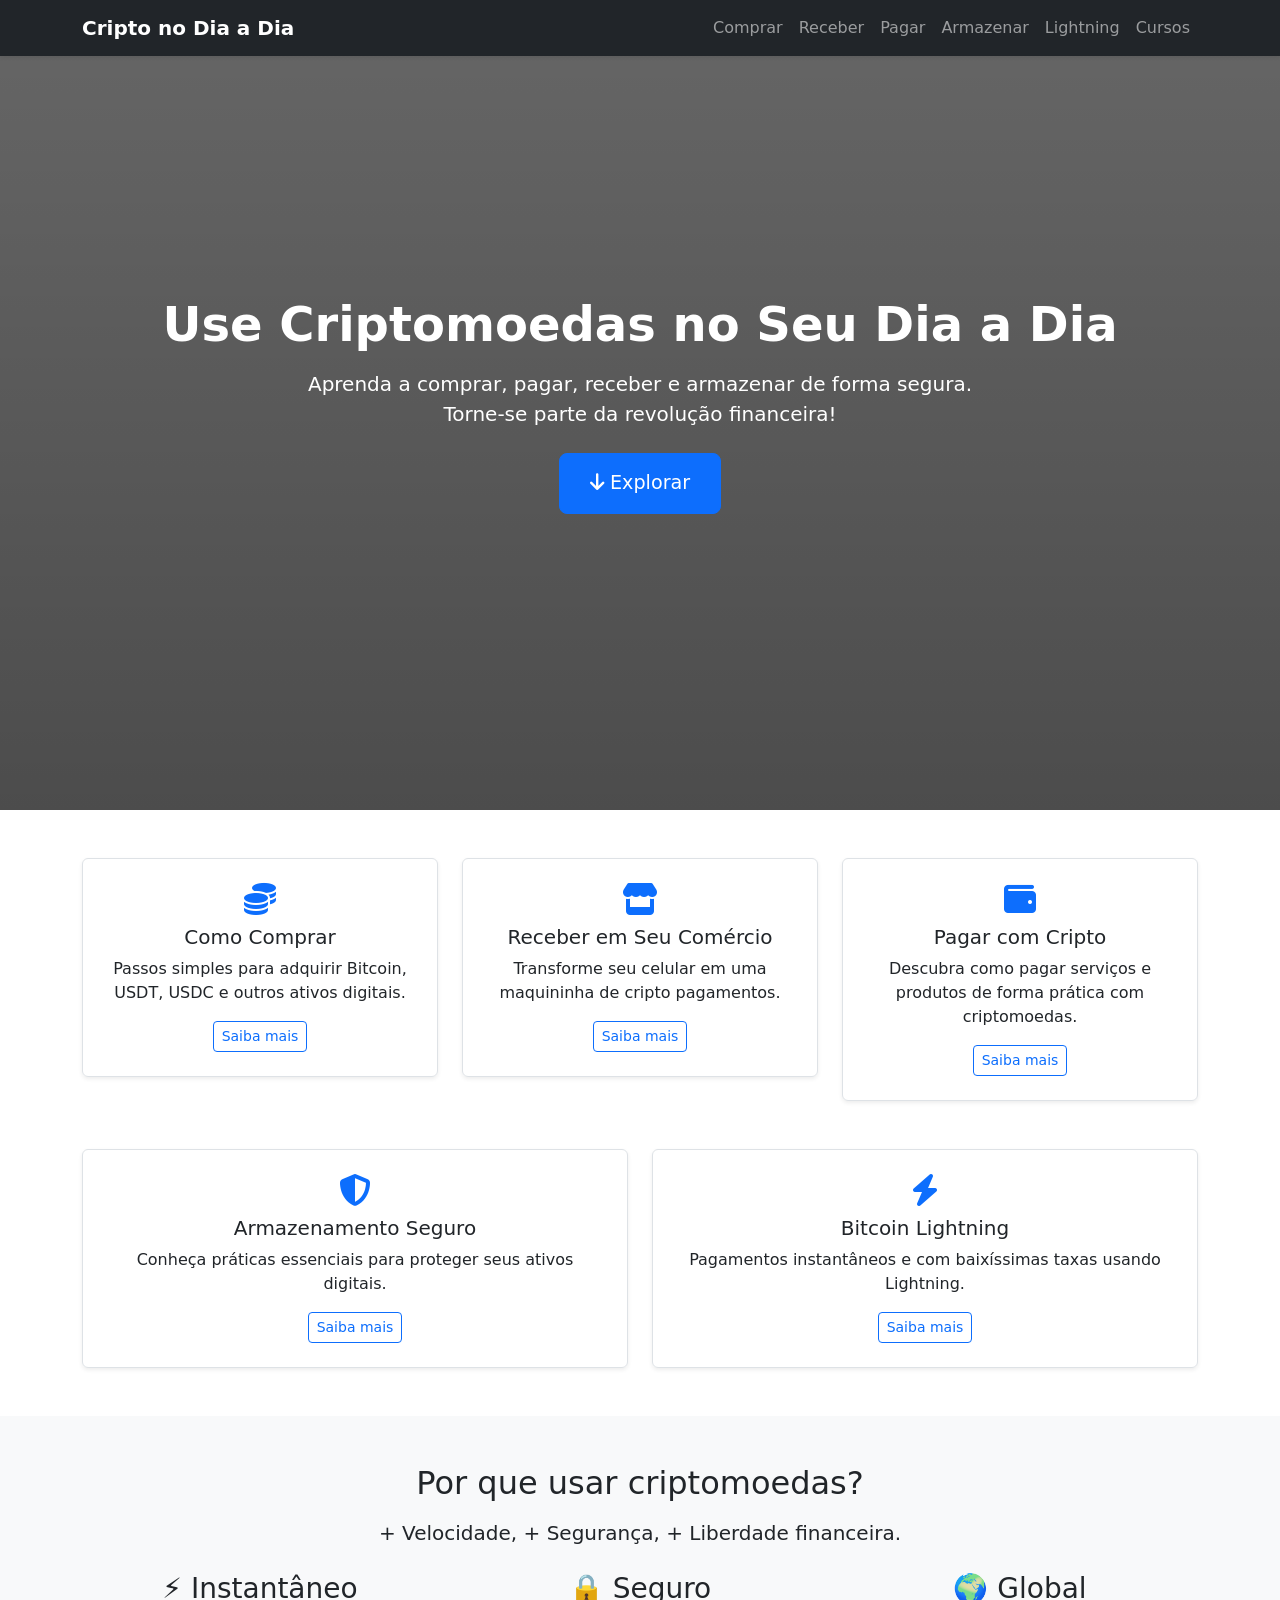
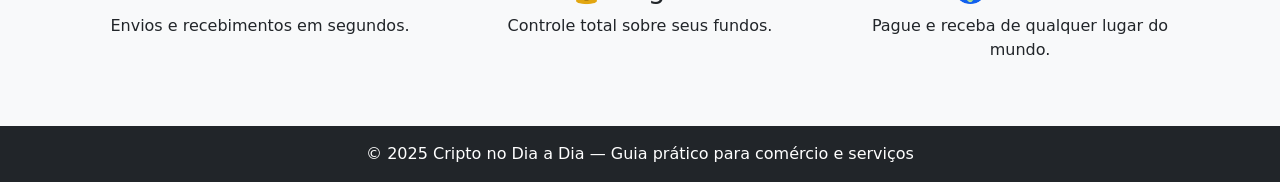
==== commit 4a03c7a1: "feature: cursos" ====
--- a/index.html
+++ b/index.html
@@ -51,6 +51,7 @@
           <li class="nav-item"><a class="nav-link" href="pagar.html">Pagar</a></li>
           <li class="nav-item"><a class="nav-link" href="armazenar.html">Armazenar</a></li>
           <li class="nav-item"><a class="nav-link" href="lightning.html">Lightning</a></li>
+          <li class="nav-item"><a class="nav-link" href="cursos.html">Cursos</a></li>
         </ul>
       </div>
     </div>
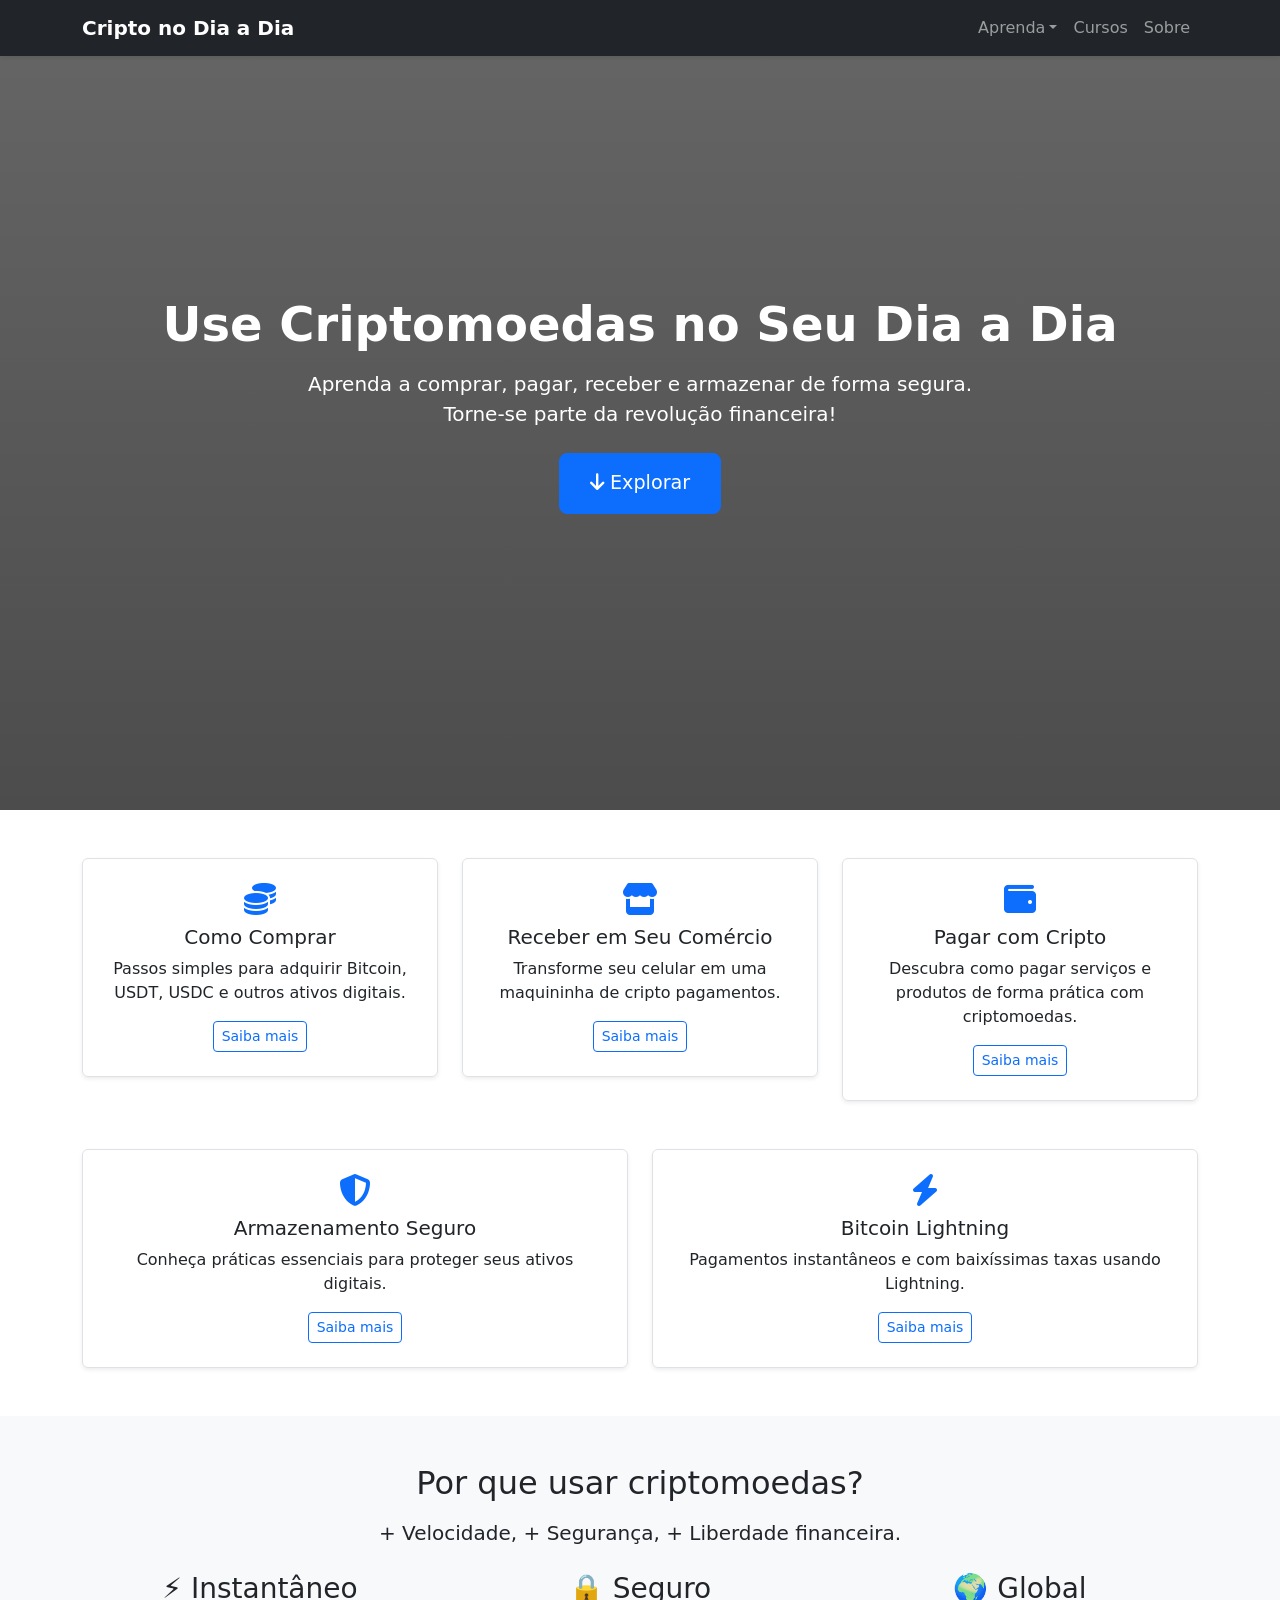
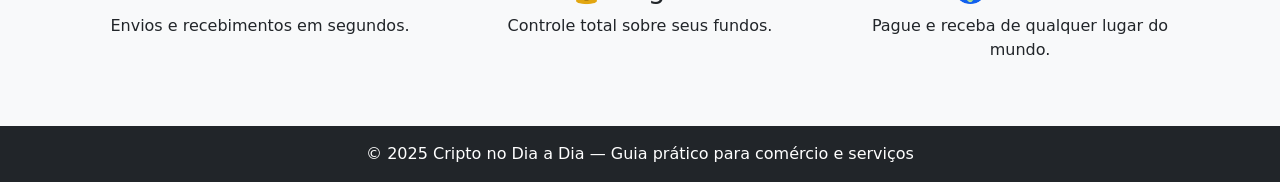
==== commit 061cf288: "página sobre" ====
--- a/index.html
+++ b/index.html
@@ -46,12 +46,18 @@
       </button>
       <div class="collapse navbar-collapse" id="nav">
         <ul class="navbar-nav ms-auto">
-          <li class="nav-item"><a class="nav-link" href="comprar.html">Comprar</a></li>
-          <li class="nav-item"><a class="nav-link" href="receber.html">Receber</a></li>
-          <li class="nav-item"><a class="nav-link" href="pagar.html">Pagar</a></li>
-          <li class="nav-item"><a class="nav-link" href="armazenar.html">Armazenar</a></li>
-          <li class="nav-item"><a class="nav-link" href="lightning.html">Lightning</a></li>
+          <li class="nav-item dropdown">
+            <a class="nav-link dropdown-toggle" href="#" role="button" data-bs-toggle="dropdown">Aprenda</a>
+            <ul class="dropdown-menu">
+              <li><a class="dropdown-item" href="comprar.html">Comprar</a></li>
+              <li><a class="dropdown-item" href="receber.html">Receber</a></li>
+              <li><a class="dropdown-item" href="pagar.html">Pagar</a></li>
+              <li><a class="dropdown-item" href="armazenar.html">Armazenar</a></li>
+              <li><a class="dropdown-item" href="lightning.html">Lightning</a></li>
+            </ul>
+          </li>
           <li class="nav-item"><a class="nav-link" href="cursos.html">Cursos</a></li>
+          <li class="nav-item"><a class="nav-link" href="sobre.html">Sobre</a></li>
         </ul>
       </div>
     </div>
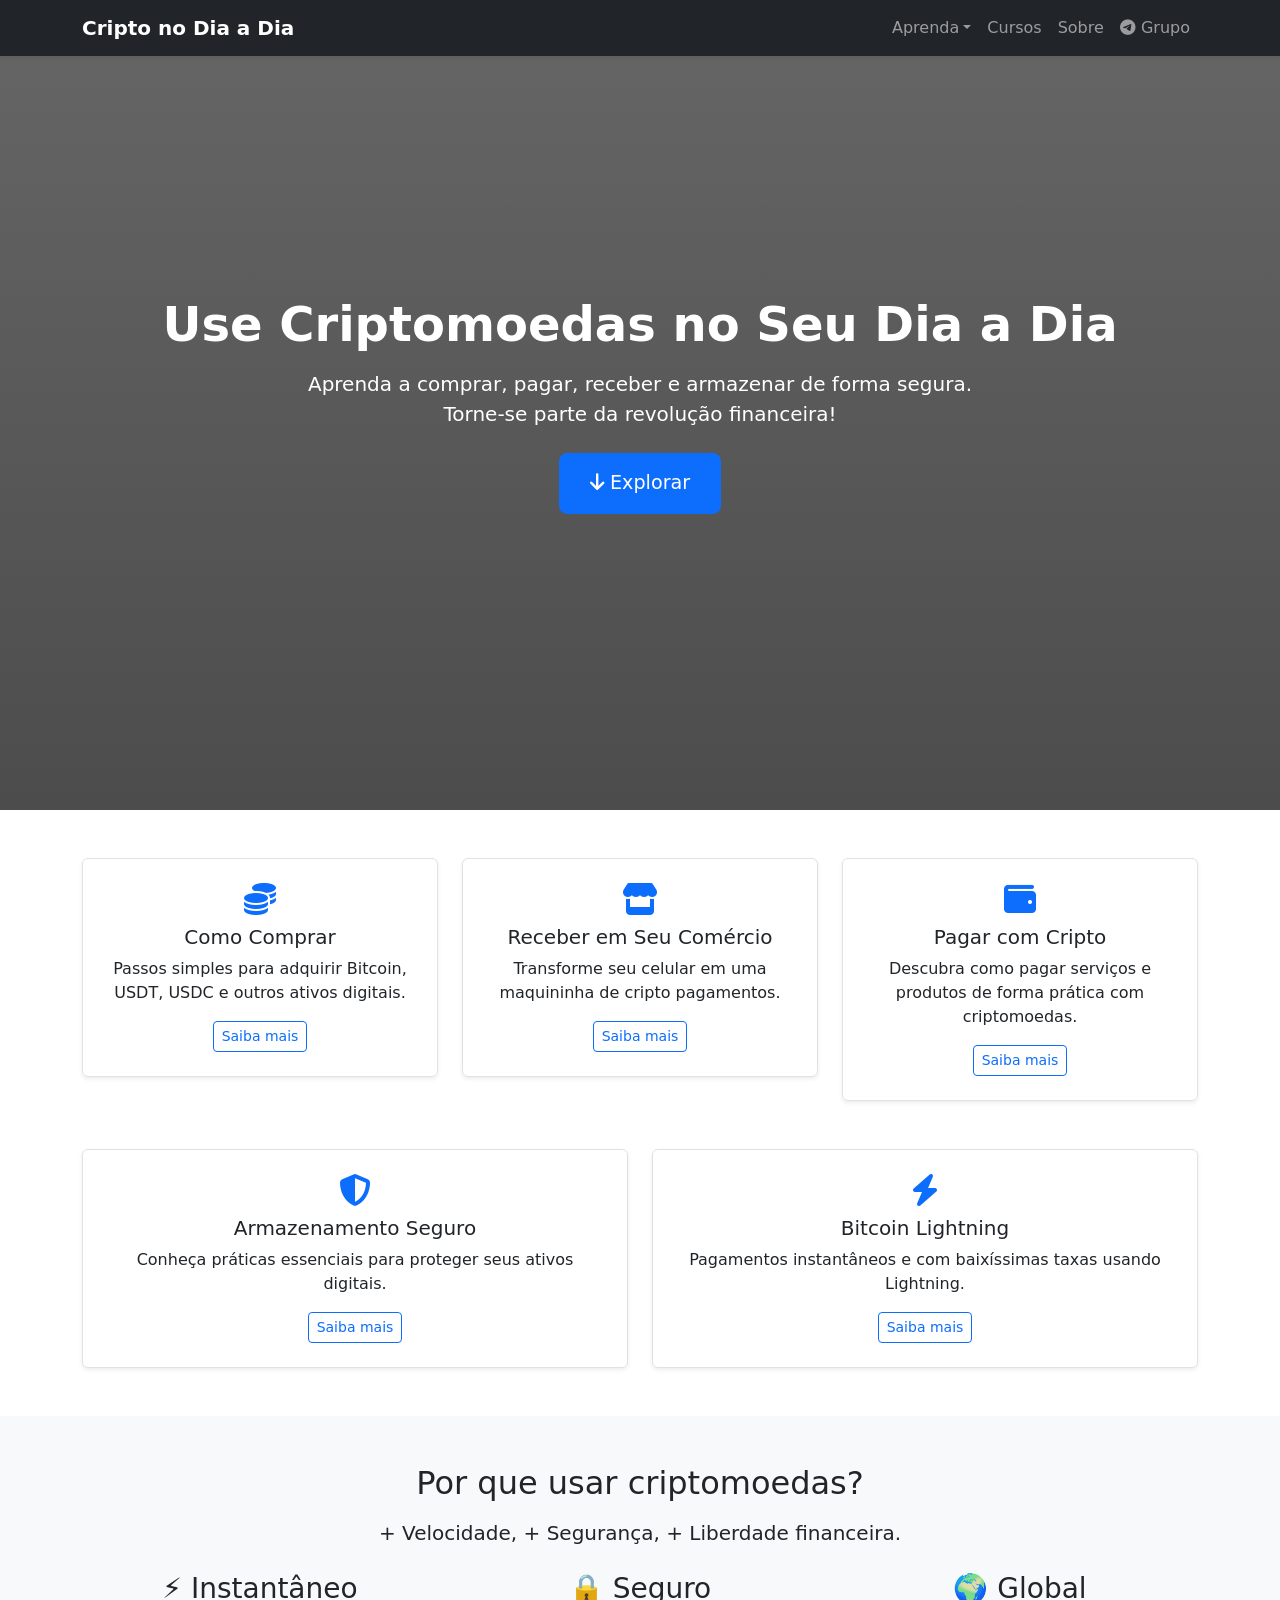
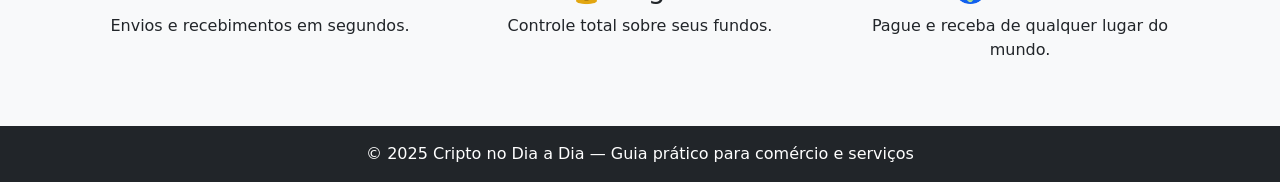
==== commit 09529cff: "feature: telegram group" ====
--- a/index.html
+++ b/index.html
@@ -58,6 +58,7 @@
           </li>
           <li class="nav-item"><a class="nav-link" href="cursos.html">Cursos</a></li>
           <li class="nav-item"><a class="nav-link" href="sobre.html">Sobre</a></li>
+          <li class="nav-item"><a class="nav-link" href="https://t.me/cripto_dia_a_dia" target="_blank"><i class="fab fa-telegram"></i> Grupo</a></li>
         </ul>
       </div>
     </div>
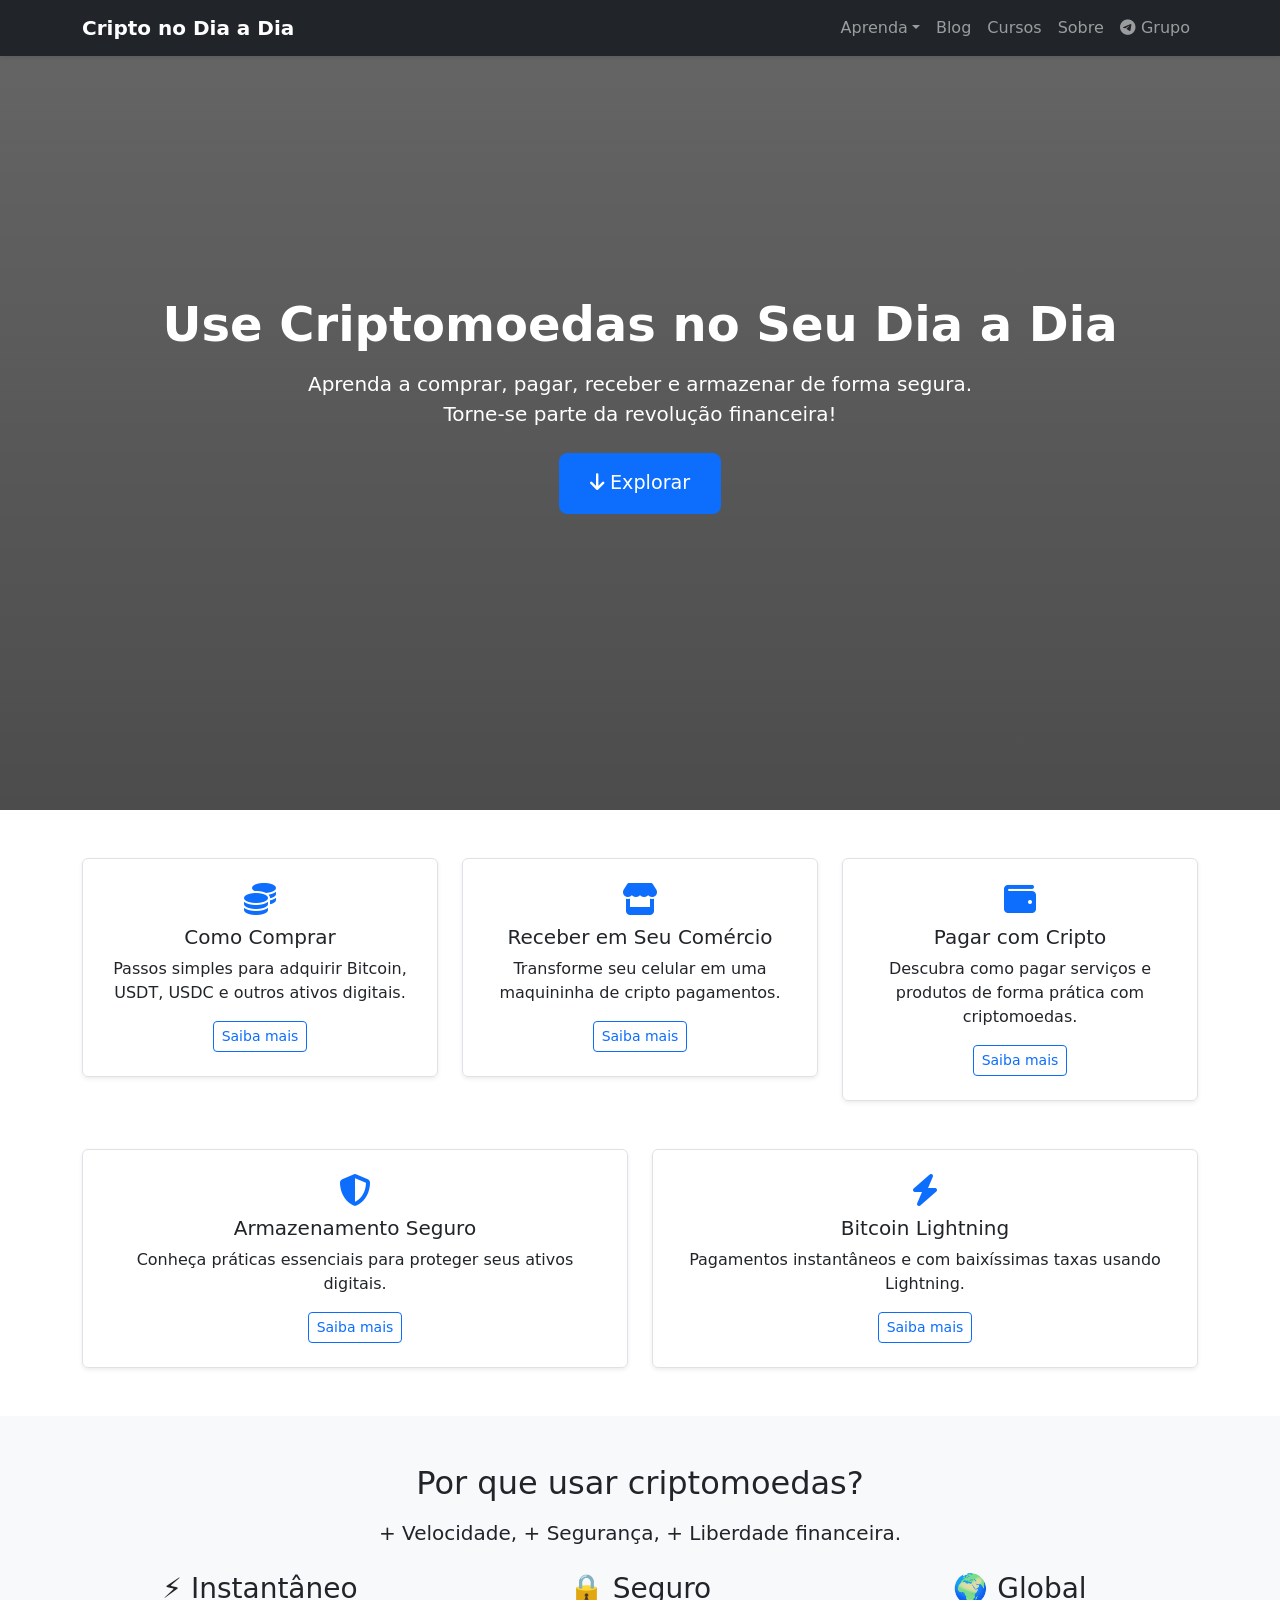
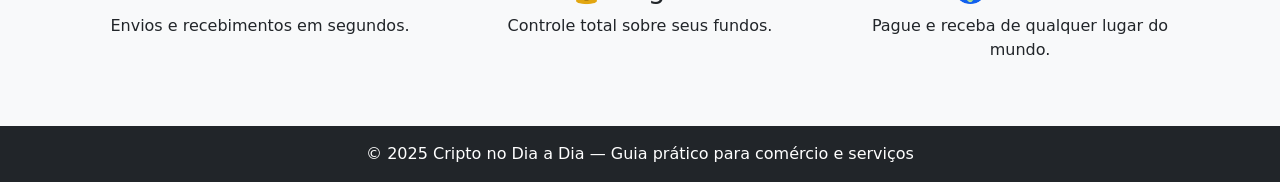
==== commit e366d009: "feature: blog page added" ====
--- a/index.html
+++ b/index.html
@@ -56,6 +56,7 @@
               <li><a class="dropdown-item" href="lightning.html">Lightning</a></li>
             </ul>
           </li>
+          <li class="nav-item"><a class="nav-link" href="blog.html">Blog</a></li>
           <li class="nav-item"><a class="nav-link" href="cursos.html">Cursos</a></li>
           <li class="nav-item"><a class="nav-link" href="sobre.html">Sobre</a></li>
           <li class="nav-item"><a class="nav-link" href="https://t.me/cripto_dia_a_dia" target="_blank"><i class="fab fa-telegram"></i> Grupo</a></li>
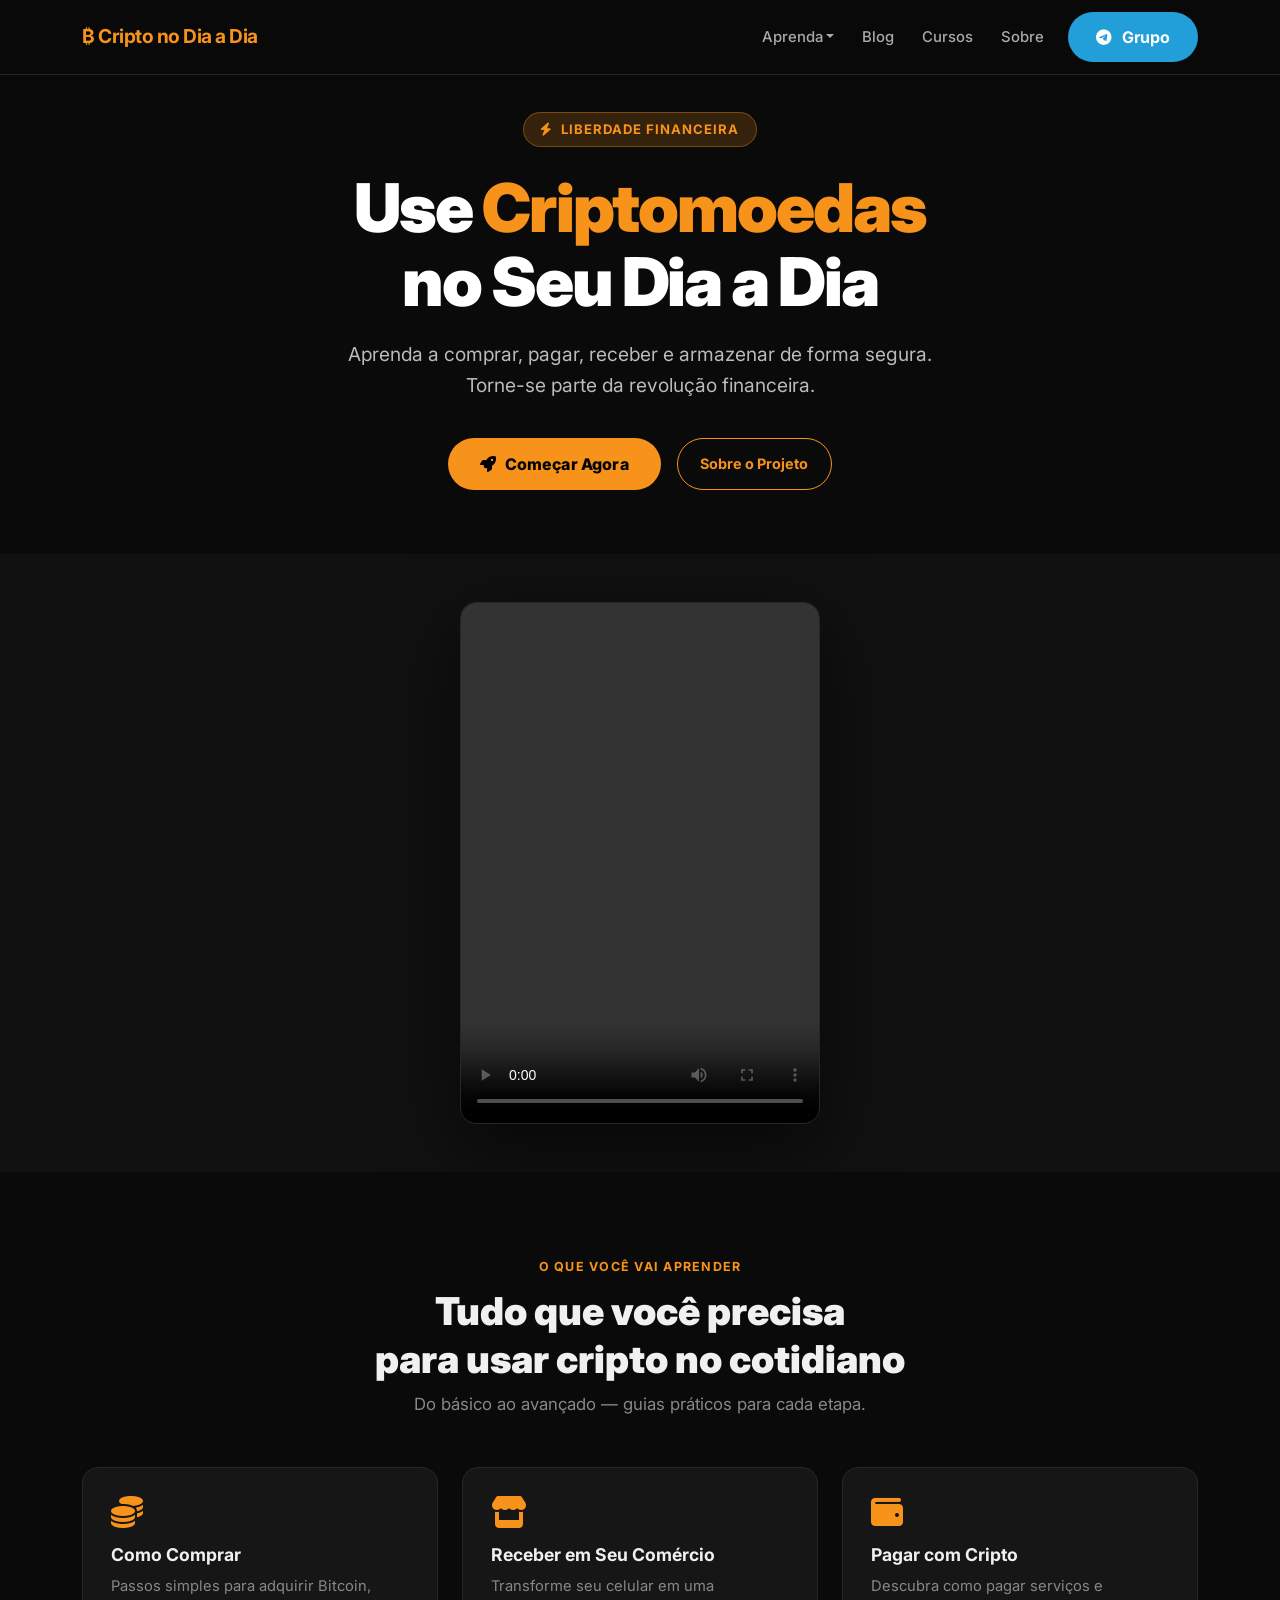
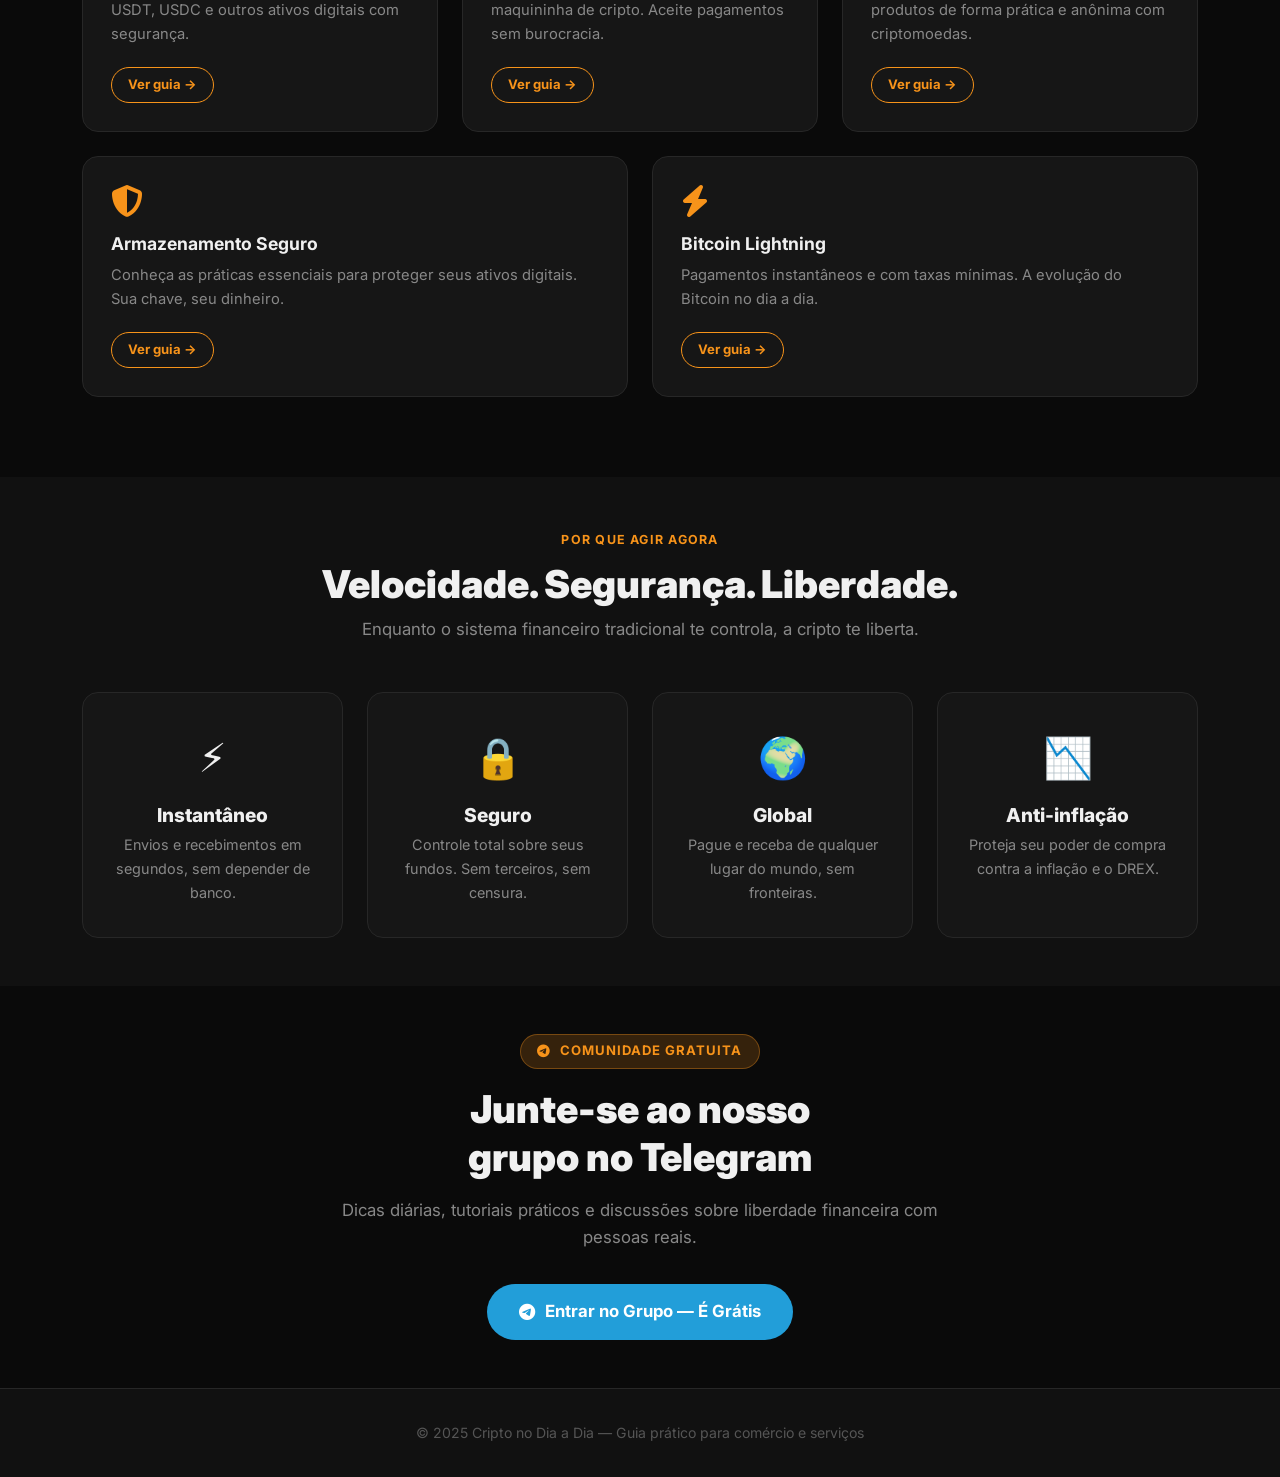
==== commit 9868323d: "feat: enhance 'sobre.html' with new styles and structure; add custom CSS for dark theme; include vid" ====
--- a/index.html
+++ b/index.html
@@ -1,147 +1,186 @@
-<!doctype html>
-<html lang="pt-BR">
-<head>
-  <meta charset="utf-8">
-  <meta name="viewport" content="width=device-width, initial-scale=1">
-  <title>Cripto no Dia a Dia — Guia Prático</title>
-  <link href="https://cdn.jsdelivr.net/npm/bootstrap@5.3.2/dist/css/bootstrap.min.css" rel="stylesheet">
-  <link href="https://cdnjs.cloudflare.com/ajax/libs/font-awesome/6.4.2/css/all.min.css" rel="stylesheet">
-  <style>
-    /* Hero custom */
-    header.hero {
-      background: linear-gradient(rgba(0,0,0,0.6), rgba(0,0,0,0.7)),
-                  url('img/crypto-bg.jpg') center/cover no-repeat;
-      color: #fff;
-      min-height: 90vh;
-      display: flex;
-      align-items: center;
-      text-align: center;
-    }
-    .hero h1 {
-      font-size: 3rem;
-      font-weight: bold;
-    }
-    .hero .btn-lg {
-      padding: 15px 30px;
-      font-size: 1.2rem;
-    }
-    .feature-icon {
-      font-size: 2rem;
-      color: #0d6efd;
-      margin-bottom: 10px;
-    }
-    /* animação suave */
-    html {
-      scroll-behavior: smooth;
-    }
-  </style>
-</head>
-<body>
-  <!-- Navbar -->
-  <nav class="navbar navbar-expand-lg navbar-dark bg-dark fixed-top shadow-sm">
-    <div class="container">
-      <a class="navbar-brand fw-bold" href="index.html">Cripto no Dia a Dia</a>
-      <button class="navbar-toggler" data-bs-toggle="collapse" data-bs-target="#nav">
-        <span class="navbar-toggler-icon"></span>
-      </button>
-      <div class="collapse navbar-collapse" id="nav">
-        <ul class="navbar-nav ms-auto">
-          <li class="nav-item dropdown">
-            <a class="nav-link dropdown-toggle" href="#" role="button" data-bs-toggle="dropdown">Aprenda</a>
-            <ul class="dropdown-menu">
-              <li><a class="dropdown-item" href="comprar.html">Comprar</a></li>
-              <li><a class="dropdown-item" href="receber.html">Receber</a></li>
-              <li><a class="dropdown-item" href="pagar.html">Pagar</a></li>
-              <li><a class="dropdown-item" href="armazenar.html">Armazenar</a></li>
-              <li><a class="dropdown-item" href="lightning.html">Lightning</a></li>
-            </ul>
-          </li>
-          <li class="nav-item"><a class="nav-link" href="blog.html">Blog</a></li>
-          <li class="nav-item"><a class="nav-link" href="cursos.html">Cursos</a></li>
-          <li class="nav-item"><a class="nav-link" href="sobre.html">Sobre</a></li>
-          <li class="nav-item"><a class="nav-link" href="https://t.me/cripto_dia_a_dia" target="_blank"><i class="fab fa-telegram"></i> Grupo</a></li>
-        </ul>
-      </div>
-    </div>
-  </nav>
-
-  <!-- Hero -->
-  <header class="hero">
-    <div class="container">
-      <h1 class="mb-3">Use Criptomoedas no Seu Dia a Dia</h1>
-      <p class="lead mb-4">Aprenda a comprar, pagar, receber e armazenar de forma segura.<br>
-         Torne-se parte da revolução financeira!</p>
-      <a href="#features" class="btn btn-primary btn-lg"><i class="fa-solid fa-arrow-down"></i> Explorar</a>
-    </div>
-  </header>
-
-  <!-- Features / Cards -->
-  <section id="features" class="container my-5">
-    <div class="row text-center g-4">
-      <div class="col-md-4">
-        <div class="p-4 border rounded shadow-sm">
-          <i class="fa-solid fa-coins feature-icon"></i>
-          <h5>Como Comprar</h5>
-          <p>Passos simples para adquirir Bitcoin, USDT, USDC e outros ativos digitais.</p>
-          <a href="comprar.html" class="btn btn-outline-primary btn-sm">Saiba mais</a>
-        </div>
-      </div>
-      <div class="col-md-4">
-        <div class="p-4 border rounded shadow-sm">
-          <i class="fa-solid fa-store feature-icon"></i>
-          <h5>Receber em Seu Comércio</h5>
-          <p>Transforme seu celular em uma maquininha de cripto pagamentos.</p>
-          <a href="receber.html" class="btn btn-outline-primary btn-sm">Saiba mais</a>
-        </div>
-      </div>
-      <div class="col-md-4">
-        <div class="p-4 border rounded shadow-sm">
-          <i class="fa-solid fa-wallet feature-icon"></i>
-          <h5>Pagar com Cripto</h5>
-          <p>Descubra como pagar serviços e produtos de forma prática com criptomoedas.</p>
-          <a href="pagar.html" class="btn btn-outline-primary btn-sm">Saiba mais</a>
-        </div>
-      </div>
-    </div>
-
-    <div class="row text-center g-4 mt-4">
-      <div class="col-md-6">
-        <div class="p-4 border rounded shadow-sm">
-          <i class="fa-solid fa-shield-halved feature-icon"></i>
-          <h5>Armazenamento Seguro</h5>
-          <p>Conheça práticas essenciais para proteger seus ativos digitais.</p>
-          <a href="armazenar.html" class="btn btn-outline-primary btn-sm">Saiba mais</a>
-        </div>
-      </div>
-      <div class="col-md-6">
-        <div class="p-4 border rounded shadow-sm">
-          <i class="fa-solid fa-bolt feature-icon"></i>
-          <h5>Bitcoin Lightning</h5>
-          <p>Pagamentos instantâneos e com baixíssimas taxas usando Lightning.</p>
-          <a href="lightning.html" class="btn btn-outline-primary btn-sm">Saiba mais</a>
-        </div>
-      </div>
-    </div>
-  </section>
-
-  <!-- Destaque -->
-  <section class="bg-light py-5 text-center">
-    <div class="container">
-      <h2 class="mb-3">Por que usar criptomoedas?</h2>
-      <p class="lead">+ Velocidade, + Segurança, + Liberdade financeira.</p>
-      <div class="row mt-4">
-        <div class="col-md-4"><h3>⚡ Instantâneo</h3><p>Envios e recebimentos em segundos.</p></div>
-        <div class="col-md-4"><h3>🔒 Seguro</h3><p>Controle total sobre seus fundos.</p></div>
-        <div class="col-md-4"><h3>🌍 Global</h3><p>Pague e receba de qualquer lugar do mundo.</p></div>
-      </div>
-    </div>
-  </section>
-
-  <!-- Footer -->
-  <footer class="bg-dark text-white text-center py-3">
-    <p class="mb-0">© 2025 Cripto no Dia a Dia — Guia prático para comércio e serviços</p>
-  </footer>
-
-  <script src="https://cdn.jsdelivr.net/npm/bootstrap@5.3.2/dist/js/bootstrap.bundle.min.js"></script>
-</body>
-</html>
+<!doctype html>
+<html lang="pt-BR">
+<head>
+  <meta charset="utf-8">
+  <meta name="viewport" content="width=device-width, initial-scale=1">
+  <title>Cripto no Dia a Dia — Guia Prático</title>
+  <link href="https://cdn.jsdelivr.net/npm/bootstrap@5.3.2/dist/css/bootstrap.min.css" rel="stylesheet">
+  <link href="https://cdnjs.cloudflare.com/ajax/libs/font-awesome/6.4.2/css/all.min.css" rel="stylesheet">
+  <link href="style.css" rel="stylesheet">
+</head>
+<body>
+
+  <!-- Navbar -->
+  <nav class="navbar navbar-expand-lg navbar-dark fixed-top shadow-sm">
+    <div class="container">
+      <a class="navbar-brand fw-bold" href="index.html">₿ Cripto no Dia a Dia</a>
+      <button class="navbar-toggler border-0" data-bs-toggle="collapse" data-bs-target="#nav">
+        <span class="navbar-toggler-icon"></span>
+      </button>
+      <div class="collapse navbar-collapse" id="nav">
+        <ul class="navbar-nav ms-auto align-items-lg-center gap-1">
+          <li class="nav-item dropdown">
+            <a class="nav-link dropdown-toggle" href="#" role="button" data-bs-toggle="dropdown">Aprenda</a>
+            <ul class="dropdown-menu">
+              <li><a class="dropdown-item" href="comprar.html"><i class="fa-solid fa-coins fa-fw me-2 text-accent"></i>Comprar</a></li>
+              <li><a class="dropdown-item" href="receber.html"><i class="fa-solid fa-store fa-fw me-2 text-accent"></i>Receber</a></li>
+              <li><a class="dropdown-item" href="pagar.html"><i class="fa-solid fa-wallet fa-fw me-2 text-accent"></i>Pagar</a></li>
+              <li><a class="dropdown-item" href="armazenar.html"><i class="fa-solid fa-shield-halved fa-fw me-2 text-accent"></i>Armazenar</a></li>
+              <li><a class="dropdown-item" href="lightning.html"><i class="fa-solid fa-bolt fa-fw me-2 text-accent"></i>Lightning</a></li>
+            </ul>
+          </li>
+          <li class="nav-item"><a class="nav-link" href="blog.html">Blog</a></li>
+          <li class="nav-item"><a class="nav-link" href="cursos.html">Cursos</a></li>
+          <li class="nav-item"><a class="nav-link" href="sobre.html">Sobre</a></li>
+          <li class="nav-item ms-lg-2">
+            <a class="btn-telegram" href="https://t.me/cripto_dia_a_dia" target="_blank">
+              <i class="fab fa-telegram"></i> Grupo
+            </a>
+          </li>
+        </ul>
+      </div>
+    </div>
+  </nav>
+
+  <!-- Hero -->
+  <header class="hero-static">
+    <div class="container">
+      <div class="hero-content">
+        <span class="hero-badge"><i class="fa-solid fa-bolt"></i> Liberdade Financeira</span>
+        <h1 class="hero-title">
+          Use <span class="accent">Criptomoedas</span><br>no Seu Dia a Dia
+        </h1>
+        <p class="hero-lead">
+          Aprenda a comprar, pagar, receber e armazenar de forma segura.<br>
+          Torne-se parte da revolução financeira.
+        </p>
+        <div class="d-flex flex-wrap gap-3 justify-content-center">
+          <a href="#video-section" class="btn-crypto">
+            <i class="fa-solid fa-rocket"></i> Começar Agora
+          </a>
+          <a href="sobre.html" class="btn-crypto-outline">
+            Sobre o Projeto
+          </a>
+        </div>
+      </div>
+    </div>
+  </header>
+
+  <!-- Vídeo de apresentação -->
+  <section id="video-section" class="section-surface py-5">
+    <div class="container">
+      <div class="video-wrapper">
+        <video controls playsinline preload="metadata" class="presentation-video">
+          <source src="assets/lv_0_20260121190411.mp4" type="video/mp4">
+        </video>
+      </div>
+    </div>
+  </section>
+
+  <!-- Features / Cards -->
+  <section id="features" class="section-dark py-6" style="padding: 5rem 0;">
+    <div class="container">
+      <span class="section-label">O que você vai aprender</span>
+      <h2 class="section-title mb-2">Tudo que você precisa<br>para usar cripto no cotidiano</h2>
+      <p class="section-subtitle">Do básico ao avançado — guias práticos para cada etapa.</p>
+
+      <div class="row g-4">
+        <div class="col-md-4">
+          <a href="comprar.html" class="crypto-card">
+            <i class="fa-solid fa-coins card-icon"></i>
+            <h5>Como Comprar</h5>
+            <p>Passos simples para adquirir Bitcoin, USDT, USDC e outros ativos digitais com segurança.</p>
+            <span class="btn-crypto-outline" style="font-size:.82rem; padding:.4rem 1rem;">Ver guia →</span>
+          </a>
+        </div>
+        <div class="col-md-4">
+          <a href="receber.html" class="crypto-card">
+            <i class="fa-solid fa-store card-icon"></i>
+            <h5>Receber em Seu Comércio</h5>
+            <p>Transforme seu celular em uma maquininha de cripto. Aceite pagamentos sem burocracia.</p>
+            <span class="btn-crypto-outline" style="font-size:.82rem; padding:.4rem 1rem;">Ver guia →</span>
+          </a>
+        </div>
+        <div class="col-md-4">
+          <a href="pagar.html" class="crypto-card">
+            <i class="fa-solid fa-wallet card-icon"></i>
+            <h5>Pagar com Cripto</h5>
+            <p>Descubra como pagar serviços e produtos de forma prática e anônima com criptomoedas.</p>
+            <span class="btn-crypto-outline" style="font-size:.82rem; padding:.4rem 1rem;">Ver guia →</span>
+          </a>
+        </div>
+        <div class="col-md-6">
+          <a href="armazenar.html" class="crypto-card">
+            <i class="fa-solid fa-shield-halved card-icon"></i>
+            <h5>Armazenamento Seguro</h5>
+            <p>Conheça as práticas essenciais para proteger seus ativos digitais. Sua chave, seu dinheiro.</p>
+            <span class="btn-crypto-outline" style="font-size:.82rem; padding:.4rem 1rem;">Ver guia →</span>
+          </a>
+        </div>
+        <div class="col-md-6">
+          <a href="lightning.html" class="crypto-card">
+            <i class="fa-solid fa-bolt card-icon"></i>
+            <h5>Bitcoin Lightning</h5>
+            <p>Pagamentos instantâneos e com taxas mínimas. A evolução do Bitcoin no dia a dia.</p>
+            <span class="btn-crypto-outline" style="font-size:.82rem; padding:.4rem 1rem;">Ver guia →</span>
+          </a>
+        </div>
+      </div>
+    </div>
+  </section>
+
+  <!-- Por que usar cripto -->
+  <section class="section-surface py-5">
+    <div class="container">
+      <span class="section-label">Por que agir agora</span>
+      <h2 class="section-title mb-2">Velocidade. Segurança. Liberdade.</h2>
+      <p class="section-subtitle">Enquanto o sistema financeiro tradicional te controla, a cripto te liberta.</p>
+      <div class="why-grid mt-4">
+        <div class="why-item">
+          <span class="why-emoji">⚡</span>
+          <h3>Instantâneo</h3>
+          <p>Envios e recebimentos em segundos, sem depender de banco.</p>
+        </div>
+        <div class="why-item">
+          <span class="why-emoji">🔒</span>
+          <h3>Seguro</h3>
+          <p>Controle total sobre seus fundos. Sem terceiros, sem censura.</p>
+        </div>
+        <div class="why-item">
+          <span class="why-emoji">🌍</span>
+          <h3>Global</h3>
+          <p>Pague e receba de qualquer lugar do mundo, sem fronteiras.</p>
+        </div>
+        <div class="why-item">
+          <span class="why-emoji">📉</span>
+          <h3>Anti-inflação</h3>
+          <p>Proteja seu poder de compra contra a inflação e o DREX.</p>
+        </div>
+      </div>
+    </div>
+  </section>
+
+  <!-- CTA Telegram -->
+  <section class="section-dark py-5 text-center">
+    <div class="container">
+      <div class="mx-auto" style="max-width:600px;">
+        <span class="hero-badge mb-3 d-inline-flex"><i class="fab fa-telegram"></i> Comunidade gratuita</span>
+        <h2 class="section-title mb-3">Junte-se ao nosso<br>grupo no Telegram</h2>
+        <p class="section-subtitle" style="margin-bottom:2rem;">Dicas diárias, tutoriais práticos e discussões sobre liberdade financeira com pessoas reais.</p>
+        <a href="https://t.me/cripto_dia_a_dia" target="_blank" class="btn-telegram" style="font-size:1.05rem; padding:.9rem 2rem;">
+          <i class="fab fa-telegram"></i> Entrar no Grupo — É Grátis
+        </a>
+      </div>
+    </div>
+  </section>
+
+  <!-- Footer -->
+  <footer class="footer-dark">
+    <div class="container">
+      <p>© 2025 Cripto no Dia a Dia — Guia prático para comércio e serviços</p>
+    </div>
+  </footer>
+
+  <script src="https://cdn.jsdelivr.net/npm/bootstrap@5.3.2/dist/js/bootstrap.bundle.min.js"></script>
+</body>
+</html>
--- a/style.css
+++ b/style.css
@@ -0,0 +1,579 @@
+/* ============================================================
+   CRIPTO NO DIA A DIA — Design System Dark
+   Inspirado em: abrahub.com/desafiobtc
+   ============================================================ */
+
+@import url('https://fonts.googleapis.com/css2?family=Inter:wght@400;500;600;700;800;900&display=swap');
+
+/* ── Variables ───────────────────────────────────────────── */
+:root {
+  --bg-base:      #0a0a0a;
+  --bg-surface:   #111111;
+  --bg-card:      #161616;
+  --bg-card-hover:#1e1e1e;
+  --border:       #272727;
+  --border-hover: #3a3a3a;
+  --accent:       #f7931a;
+  --accent-dark:  #d97d10;
+  --accent-glow:  rgba(247,147,26,.18);
+  --text:         #f0f0f0;
+  --text-muted:   #888888;
+  --text-faint:   #555555;
+  --danger:       #e53e3e;
+  --success:      #38a169;
+  --radius:       10px;
+  --radius-lg:    16px;
+  --transition:   .2s ease;
+}
+
+/* ── Reset / Base ────────────────────────────────────────── */
+*, *::before, *::after { box-sizing: border-box; }
+
+html {
+  scroll-behavior: smooth;
+  font-size: 16px;
+}
+
+body {
+  font-family: 'Inter', system-ui, sans-serif;
+  background: var(--bg-base);
+  color: var(--text);
+  line-height: 1.65;
+  margin: 0;
+}
+
+a { color: var(--accent); text-decoration: none; transition: color var(--transition); }
+a:hover { color: var(--accent-dark); }
+
+h1, h2, h3, h4, h5, h6 {
+  font-weight: 800;
+  line-height: 1.25;
+  color: var(--text);
+}
+
+p { color: #c0c0c0; }
+
+/* ── Scrollbar ───────────────────────────────────────────── */
+::-webkit-scrollbar { width: 6px; }
+::-webkit-scrollbar-track { background: var(--bg-base); }
+::-webkit-scrollbar-thumb { background: var(--border-hover); border-radius: 3px; }
+::-webkit-scrollbar-thumb:hover { background: var(--accent); }
+
+/* ── Navbar ──────────────────────────────────────────────── */
+.navbar {
+  background: rgba(10,10,10,.92) !important;
+  backdrop-filter: blur(12px);
+  -webkit-backdrop-filter: blur(12px);
+  border-bottom: 1px solid var(--border);
+  padding-top: .75rem;
+  padding-bottom: .75rem;
+}
+
+.navbar-brand {
+  font-weight: 900;
+  font-size: 1.2rem;
+  color: var(--accent) !important;
+  letter-spacing: -.5px;
+}
+
+.navbar-brand span { color: var(--text); }
+
+.navbar .nav-link {
+  color: #aaa !important;
+  font-weight: 500;
+  font-size: .93rem;
+  padding: .4rem .75rem !important;
+  border-radius: 6px;
+  transition: color var(--transition), background var(--transition);
+}
+
+.navbar .nav-link:hover,
+.navbar .nav-link.active {
+  color: var(--text) !important;
+  background: rgba(255,255,255,.06);
+}
+
+.navbar .dropdown-menu {
+  background: var(--bg-surface);
+  border: 1px solid var(--border);
+  border-radius: var(--radius);
+  padding: .4rem;
+  box-shadow: 0 8px 32px rgba(0,0,0,.6);
+}
+
+.navbar .dropdown-item {
+  color: #aaa;
+  border-radius: 6px;
+  padding: .45rem .75rem;
+  font-size: .9rem;
+  font-weight: 500;
+  transition: background var(--transition), color var(--transition);
+}
+
+.navbar .dropdown-item:hover {
+  background: rgba(247,147,26,.12);
+  color: var(--accent);
+}
+
+/* ── Hero — Static ───────────────────────────────────────── */
+.hero-static {
+  background: var(--bg-base);
+  display: flex;
+  align-items: center;
+  text-align: center;
+  padding: 7rem 0 4rem;
+}
+
+.hero-static .hero-content {
+  max-width: 860px;
+  margin: 0 auto;
+}
+
+/* ── Video section ───────────────────────────────────────── */
+.video-wrapper {
+  max-width: 360px;
+  margin: 0 auto;
+  border-radius: var(--radius-lg);
+  overflow: hidden;
+  border: 1px solid var(--border);
+  box-shadow: 0 24px 80px rgba(0,0,0,.6);
+}
+
+.presentation-video {
+  width: 100%;
+  height: 520px;
+  display: block;
+  background: #000;
+  object-fit: cover;
+  object-position: top;
+}
+
+.hero-badge {
+  display: inline-flex;
+  align-items: center;
+  gap: .5rem;
+  background: var(--accent-glow);
+  border: 1px solid rgba(247,147,26,.35);
+  color: var(--accent);
+  font-size: .82rem;
+  font-weight: 700;
+  letter-spacing: .08em;
+  text-transform: uppercase;
+  padding: .35rem 1rem;
+  border-radius: 100px;
+  margin-bottom: 1.5rem;
+}
+
+.hero-title {
+  font-size: clamp(2.2rem, 6vw, 4.2rem);
+  font-weight: 900;
+  line-height: 1.1;
+  letter-spacing: -.03em;
+  color: #fff;
+  margin-bottom: 1.25rem;
+}
+
+.hero-title .accent { color: var(--accent); }
+
+.hero-lead {
+  font-size: clamp(1rem, 2.5vw, 1.2rem);
+  color: #bbb;
+  max-width: 620px;
+  margin: 0 auto 2.25rem;
+  font-weight: 400;
+}
+
+/* ── Page Header (subpages) ──────────────────────────────── */
+.page-header {
+  background: var(--bg-surface);
+  border-bottom: 1px solid var(--border);
+  padding: 5.5rem 0 2.5rem;
+  text-align: center;
+}
+
+.page-header h1 { font-size: clamp(1.8rem, 4vw, 2.8rem); margin-bottom: .5rem; }
+.page-header .page-header-lead { color: var(--text-muted); font-size: 1.05rem; }
+.page-header i { color: var(--accent); margin-right: .4rem; }
+
+/* ── Buttons ─────────────────────────────────────────────── */
+.btn-crypto {
+  display: inline-flex;
+  align-items: center;
+  gap: .5rem;
+  background: var(--accent);
+  color: #000 !important;
+  font-weight: 800;
+  font-size: 1rem;
+  padding: .8rem 2rem;
+  border: none;
+  border-radius: 100px;
+  cursor: pointer;
+  transition: background var(--transition), transform var(--transition), box-shadow var(--transition);
+  text-decoration: none;
+  letter-spacing: .01em;
+}
+
+.btn-crypto:hover {
+  background: var(--accent-dark);
+  transform: translateY(-2px);
+  box-shadow: 0 8px 24px rgba(247,147,26,.35);
+  color: #000 !important;
+}
+
+.btn-crypto-outline {
+  display: inline-flex;
+  align-items: center;
+  gap: .5rem;
+  background: transparent;
+  color: var(--accent) !important;
+  font-weight: 700;
+  font-size: .9rem;
+  padding: .6rem 1.4rem;
+  border: 1.5px solid var(--accent);
+  border-radius: 100px;
+  cursor: pointer;
+  transition: background var(--transition), transform var(--transition);
+  text-decoration: none;
+}
+
+.btn-crypto-outline:hover {
+  background: var(--accent-glow);
+  transform: translateY(-1px);
+  color: var(--accent) !important;
+}
+
+.btn-telegram {
+  display: inline-flex;
+  align-items: center;
+  gap: .6rem;
+  background: #229ED9;
+  color: #fff !important;
+  font-weight: 700;
+  padding: .75rem 1.75rem;
+  border-radius: 100px;
+  border: none;
+  cursor: pointer;
+  transition: background var(--transition), transform var(--transition);
+  text-decoration: none;
+}
+
+.btn-telegram:hover {
+  background: #1a8abf;
+  transform: translateY(-2px);
+  color: #fff !important;
+}
+
+/* ── Sections ────────────────────────────────────────────── */
+.section-dark { background: var(--bg-base); }
+.section-surface { background: var(--bg-surface); }
+
+.section-title {
+  font-size: clamp(1.6rem, 3.5vw, 2.4rem);
+  font-weight: 900;
+  margin-bottom: .5rem;
+  text-align: center;
+}
+
+.section-subtitle {
+  color: var(--text-muted);
+  text-align: center;
+  font-size: 1.05rem;
+  margin-bottom: 3rem;
+}
+
+.section-label {
+  display: inline-block;
+  color: var(--accent);
+  font-size: .78rem;
+  font-weight: 700;
+  letter-spacing: .1em;
+  text-transform: uppercase;
+  margin-bottom: .6rem;
+  text-align: center;
+  width: 100%;
+}
+
+/* ── Cards ───────────────────────────────────────────────── */
+.crypto-card {
+  background: var(--bg-card);
+  border: 1px solid var(--border);
+  border-radius: var(--radius-lg);
+  padding: 1.75rem;
+  height: 100%;
+  transition: border-color var(--transition), background var(--transition), transform var(--transition), box-shadow var(--transition);
+  text-decoration: none;
+  display: block;
+  color: inherit;
+}
+
+.crypto-card:hover {
+  border-color: var(--accent);
+  background: var(--bg-card-hover);
+  transform: translateY(-3px);
+  box-shadow: 0 12px 40px rgba(247,147,26,.12);
+  color: inherit;
+}
+
+.crypto-card .card-icon {
+  font-size: 2rem;
+  color: var(--accent);
+  margin-bottom: 1rem;
+  display: block;
+}
+
+.crypto-card h5 {
+  font-size: 1.1rem;
+  font-weight: 700;
+  margin-bottom: .5rem;
+  color: var(--text);
+}
+
+.crypto-card p {
+  color: var(--text-muted);
+  font-size: .92rem;
+  margin-bottom: 1.25rem;
+}
+
+/* Blog cards */
+.blog-card {
+  background: var(--bg-card);
+  border: 1px solid var(--border);
+  border-radius: var(--radius-lg);
+  padding: 1.75rem;
+  height: 100%;
+  display: flex;
+  flex-direction: column;
+  transition: border-color var(--transition), transform var(--transition), box-shadow var(--transition);
+}
+
+.blog-card:hover {
+  border-color: var(--accent);
+  transform: translateY(-3px);
+  box-shadow: 0 12px 40px rgba(247,147,26,.1);
+}
+
+.blog-card .blog-date {
+  color: var(--accent);
+  font-size: .8rem;
+  font-weight: 600;
+  letter-spacing: .06em;
+  text-transform: uppercase;
+  margin-bottom: .75rem;
+}
+
+.blog-card h5 { font-size: 1.05rem; font-weight: 700; margin-bottom: .75rem; }
+.blog-card p { color: var(--text-muted); font-size: .9rem; flex: 1; margin-bottom: 1.25rem; }
+
+/* Course cards */
+.course-card {
+  background: var(--bg-card);
+  border: 1px solid var(--border);
+  border-radius: var(--radius-lg);
+  padding: 1.75rem;
+  height: 100%;
+  transition: border-color var(--transition), transform var(--transition);
+}
+
+.course-card:hover { border-color: var(--accent); transform: translateY(-3px); }
+
+.course-badge {
+  display: inline-block;
+  background: var(--accent-glow);
+  color: var(--accent);
+  font-size: .75rem;
+  font-weight: 700;
+  letter-spacing: .06em;
+  text-transform: uppercase;
+  padding: .25rem .75rem;
+  border-radius: 100px;
+  border: 1px solid rgba(247,147,26,.25);
+  margin-bottom: 1rem;
+}
+
+.course-card h5 { font-size: 1.05rem; font-weight: 700; margin-bottom: .75rem; }
+.course-card p { color: var(--text-muted); font-size: .9rem; }
+
+.course-meta {
+  display: flex;
+  gap: 1rem;
+  margin-top: 1rem;
+  padding-top: 1rem;
+  border-top: 1px solid var(--border);
+}
+
+.course-meta span { color: var(--text-muted); font-size: .83rem; }
+.course-meta strong { color: var(--text); }
+
+/* ── Why section (3-col stats) ───────────────────────────── */
+.why-grid { display: grid; grid-template-columns: repeat(auto-fit, minmax(200px, 1fr)); gap: 1.5rem; }
+
+.why-item {
+  background: var(--bg-card);
+  border: 1px solid var(--border);
+  border-radius: var(--radius-lg);
+  padding: 2rem 1.5rem;
+  text-align: center;
+  transition: border-color var(--transition);
+}
+
+.why-item:hover { border-color: var(--accent); }
+
+.why-item .why-emoji { font-size: 2.5rem; display: block; margin-bottom: .75rem; }
+.why-item h3 { font-size: 1.2rem; font-weight: 800; margin-bottom: .4rem; }
+.why-item p { color: var(--text-muted); font-size: .9rem; margin: 0; }
+
+/* ── Alert / Info boxes ──────────────────────────────────── */
+.alert-crypto {
+  background: rgba(247,147,26,.08);
+  border: 1px solid rgba(247,147,26,.25);
+  border-left: 4px solid var(--accent);
+  color: #e0d0bb;
+  border-radius: var(--radius);
+  padding: 1.1rem 1.4rem;
+}
+
+.alert-crypto strong { color: var(--accent); }
+
+.alert-info-dark {
+  background: rgba(56,161,105,.08);
+  border: 1px solid rgba(56,161,105,.25);
+  border-left: 4px solid var(--success);
+  color: #c6e8d5;
+  border-radius: var(--radius);
+  padding: 1.1rem 1.4rem;
+}
+
+.alert-danger-dark {
+  background: rgba(229,62,62,.08);
+  border: 1px solid rgba(229,62,62,.25);
+  border-left: 4px solid var(--danger);
+  color: #f0c0c0;
+  border-radius: var(--radius);
+  padding: 1.1rem 1.4rem;
+}
+
+/* ── Tables ──────────────────────────────────────────────── */
+.table-dark-custom {
+  color: var(--text);
+  border-color: var(--border);
+  background: var(--bg-card);
+  border-radius: var(--radius);
+  overflow: hidden;
+}
+
+.table-dark-custom th {
+  background: var(--bg-surface);
+  color: var(--accent);
+  border-color: var(--border);
+  font-size: .85rem;
+  letter-spacing: .05em;
+  text-transform: uppercase;
+  font-weight: 700;
+}
+
+.table-dark-custom td { border-color: var(--border); color: #c0c0c0; }
+.table-dark-custom tbody tr:hover td { background: rgba(255,255,255,.03); }
+
+/* ── Forms ───────────────────────────────────────────────── */
+.form-dark {
+  background: var(--bg-card);
+  border: 1px solid var(--border);
+  border-radius: var(--radius-lg);
+  padding: 2rem;
+}
+
+.form-dark .form-label { color: #bbb; font-size: .9rem; font-weight: 600; margin-bottom: .4rem; }
+
+.form-dark .form-control,
+.form-dark .form-select {
+  background: var(--bg-surface);
+  border: 1px solid var(--border);
+  color: var(--text);
+  border-radius: var(--radius);
+  padding: .65rem 1rem;
+}
+
+.form-dark .form-control:focus,
+.form-dark .form-select:focus {
+  background: var(--bg-surface);
+  border-color: var(--accent);
+  color: var(--text);
+  box-shadow: 0 0 0 3px var(--accent-glow);
+}
+
+.form-dark .form-select option { background: var(--bg-surface); color: var(--text); }
+
+/* ── Steps / Process ─────────────────────────────────────── */
+.step-item {
+  display: flex;
+  gap: 1.25rem;
+  margin-bottom: 1.75rem;
+  align-items: flex-start;
+}
+
+.step-num {
+  flex-shrink: 0;
+  width: 2.25rem;
+  height: 2.25rem;
+  background: var(--accent);
+  color: #000;
+  font-weight: 900;
+  font-size: .9rem;
+  border-radius: 50%;
+  display: flex;
+  align-items: center;
+  justify-content: center;
+  margin-top: .15rem;
+}
+
+.step-body h5 { font-size: 1rem; font-weight: 700; margin-bottom: .3rem; }
+.step-body p { color: var(--text-muted); font-size: .9rem; margin: 0; }
+
+/* ── Footer ──────────────────────────────────────────────── */
+.footer-dark {
+  background: var(--bg-surface);
+  border-top: 1px solid var(--border);
+  padding: 2rem 0;
+  text-align: center;
+}
+
+.footer-dark p { color: var(--text-faint); font-size: .88rem; margin: 0; }
+.footer-dark a { color: var(--accent); font-weight: 600; }
+
+/* ── Utility overrides ───────────────────────────────────── */
+.text-accent { color: var(--accent) !important; }
+.text-muted-dark { color: var(--text-muted) !important; }
+.bg-surface { background: var(--bg-surface) !important; }
+.border-dark-custom { border-color: var(--border) !important; }
+
+/* Bootstrap overrides */
+.bg-primary { background: var(--accent) !important; }
+.btn-primary { background: var(--accent); border-color: var(--accent); color: #000; font-weight: 700; border-radius: 100px; }
+.btn-primary:hover { background: var(--accent-dark); border-color: var(--accent-dark); color: #000; }
+.btn-outline-primary { border-color: var(--accent); color: var(--accent); border-radius: 100px; font-weight: 600; }
+.btn-outline-primary:hover { background: var(--accent); border-color: var(--accent); color: #000; }
+.text-primary { color: var(--accent) !important; }
+.card { background: var(--bg-card); border-color: var(--border); color: var(--text); border-radius: var(--radius-lg); }
+.card-body h5 { color: var(--text); }
+.card-body .text-muted { color: var(--text-muted) !important; }
+.card-body .card-text { color: #c0c0c0; }
+.bg-light { background: var(--bg-surface) !important; }
+.bg-dark { background: var(--bg-base) !important; }
+.text-white { color: var(--text) !important; }
+.alert-warning { background: rgba(247,147,26,.08); border-color: rgba(247,147,26,.3); color: #e0d0bb; border-left: 4px solid var(--accent); border-radius: var(--radius); }
+.alert-info { background: rgba(56,161,105,.08); border-color: rgba(56,161,105,.3); color: #c6e8d5; border-left: 4px solid var(--success); border-radius: var(--radius); }
+.alert-success { background: rgba(56,161,105,.1); border-color: rgba(56,161,105,.3); color: #c6e8d5; border-left: 4px solid var(--success); border-radius: var(--radius); }
+.table { color: var(--text); }
+.table th, .table td { border-color: var(--border); }
+.table th { color: var(--accent); font-size: .85rem; text-transform: uppercase; letter-spacing: .04em; }
+.form-control, .form-select { background: var(--bg-surface); border-color: var(--border); color: var(--text); }
+.form-control:focus, .form-select:focus { background: var(--bg-surface); border-color: var(--accent); color: var(--text); box-shadow: 0 0 0 3px var(--accent-glow); }
+.form-select option { background: var(--bg-surface); }
+.form-label { color: #bbb; font-weight: 600; }
+
+/* ── Responsive ──────────────────────────────────────────── */
+@media (max-width: 768px) {
+  .hero-static { padding: 6rem 0 3rem; }
+  .page-header { padding: 5rem 1rem 2rem; }
+  .video-wrapper { border-radius: 0; border-left: none; border-right: none; }
+}
